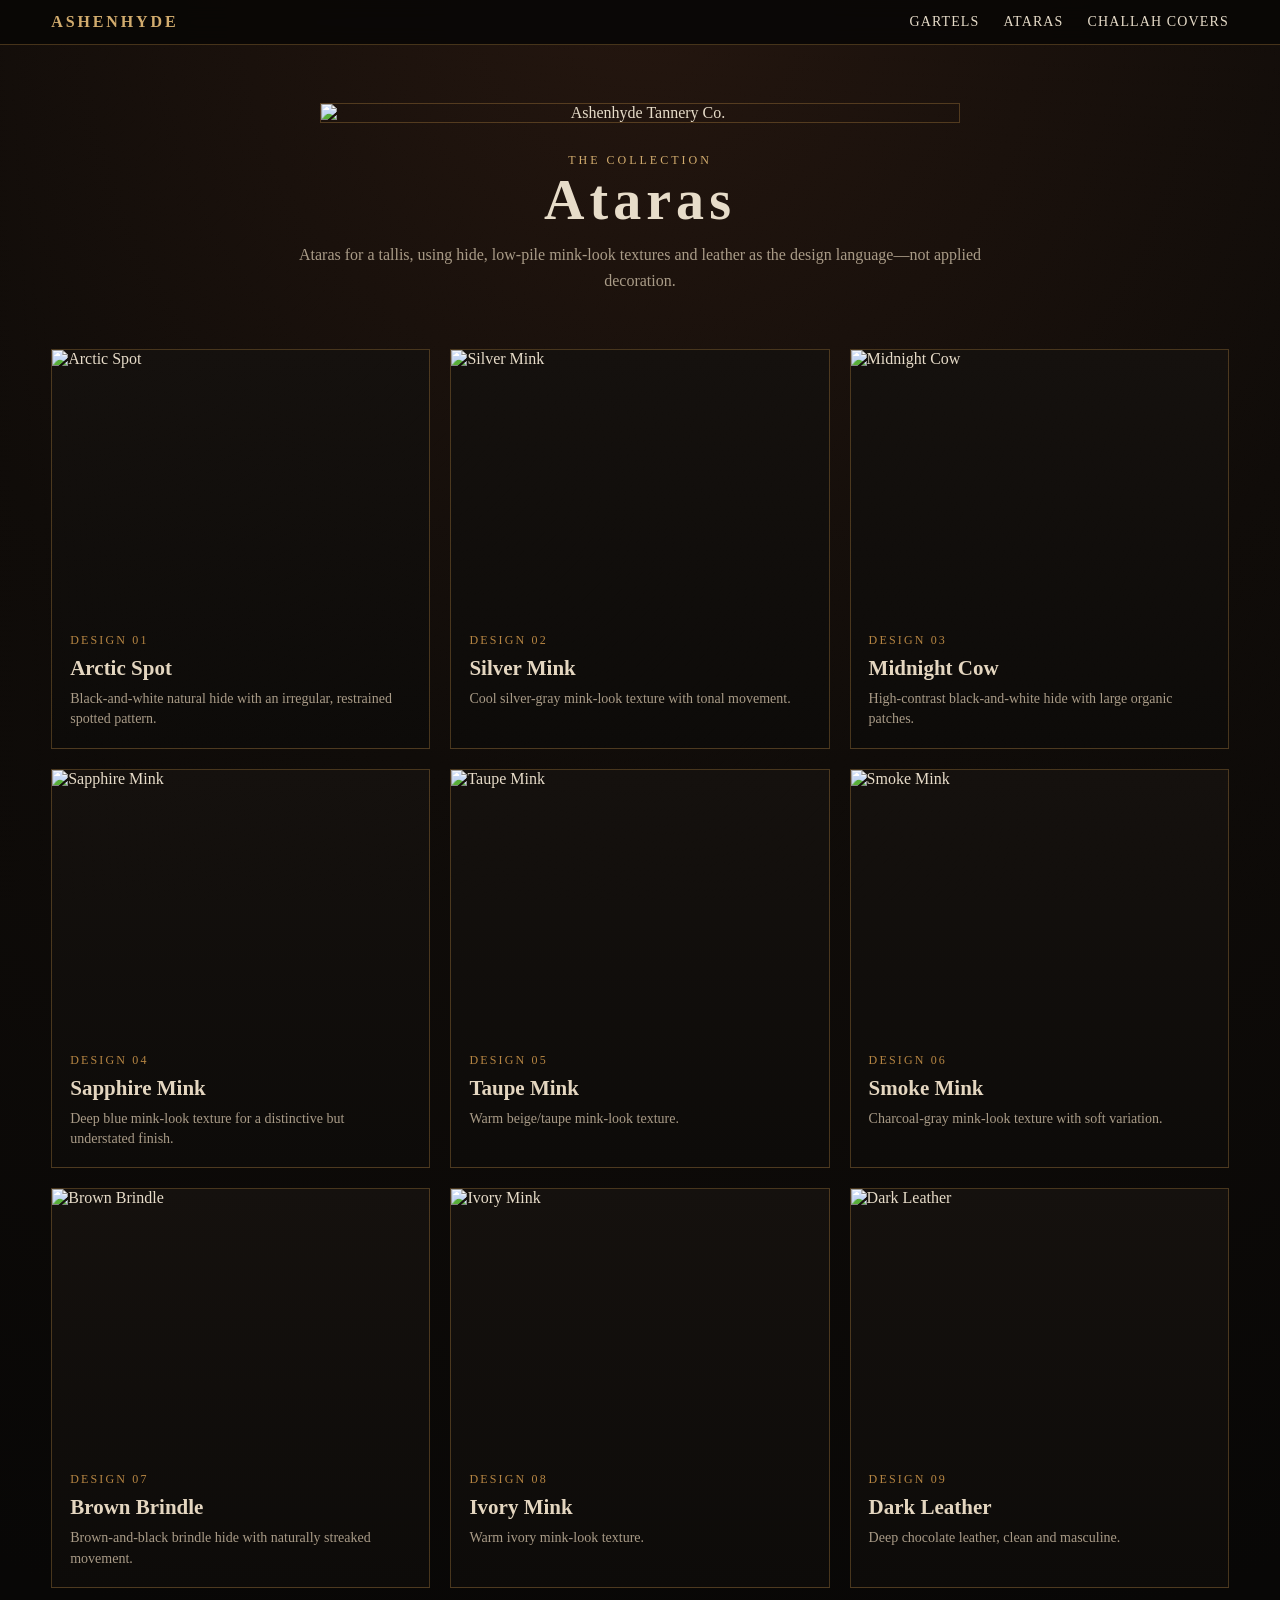
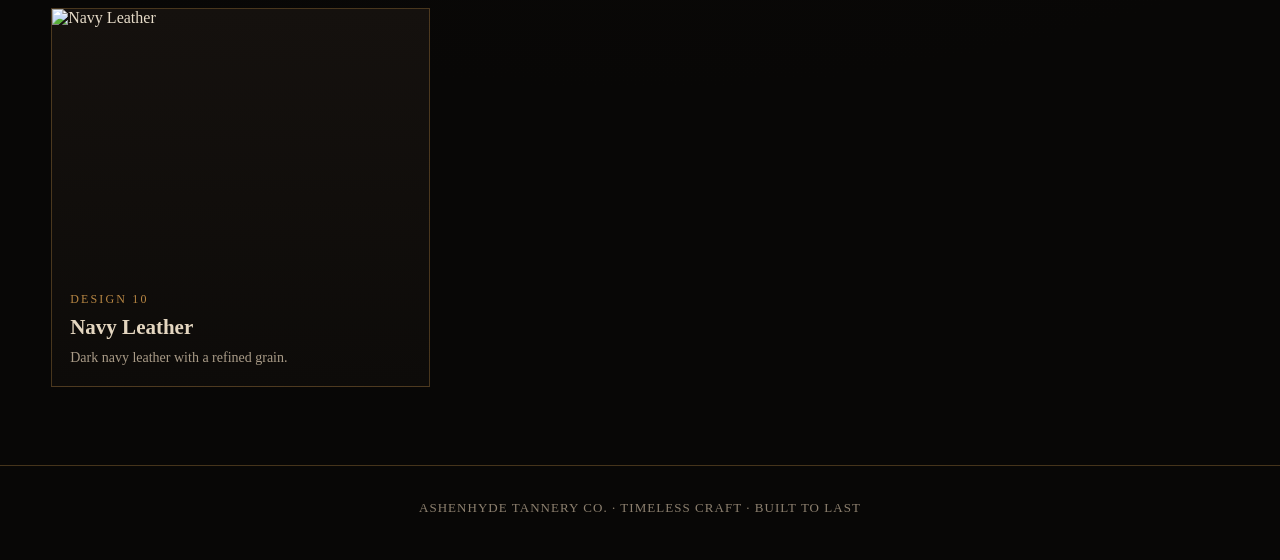
==== ataras.html @ d9a19ca4 "Add files via upload" ====
<!doctype html><html><head><meta charset="utf-8"><meta name="viewport" content="width=device-width,initial-scale=1"><title>Ataras | Ashenhyde Tannery Co.</title><meta name="description" content="Ashenhyde Tannery Co. — distinctive gartels, ataras and challah covers in leather, suede and hide."><link rel="stylesheet" href="styles.css"></head><body><nav class="nav"><div class="shell navin"><a class="brand" href="index.html">ASHENHYDE</a><div class="navlinks"><a href="gartels.html">Gartels</a><a href="ataras.html">Ataras</a><a href="challah-covers.html">Challah Covers</a></div></div></nav><main><section class="pageHero"><div class="shell"><img src="assets/logo.png" alt="Ashenhyde Tannery Co."><div class="eyebrow">The Collection</div><h1>Ataras</h1><p>Ataras for a tallis, using hide, low-pile mink-look textures and leather as the design language—not applied decoration.</p></div></section><section><div class="shell grid"><article class="card" data-title="Arctic Spot" data-desc="Black-and-white natural hide with an irregular, restrained spotted pattern." data-detail="The hide itself is the decoration; no added surface motif." data-img="assets/products/ataras/1.jpg"><img src="assets/products/ataras/1.jpg" alt="Arctic Spot"><div class="pad"><div class="num">DESIGN 01</div><h3>Arctic Spot</h3><p>Black-and-white natural hide with an irregular, restrained spotted pattern.</p></div></article><article class="card" data-title="Silver Mink" data-desc="Cool silver-gray mink-look texture with tonal movement." data-detail="Subtle and formal with a soft, smoky appearance." data-img="assets/products/ataras/2.jpg"><img src="assets/products/ataras/2.jpg" alt="Silver Mink"><div class="pad"><div class="num">DESIGN 02</div><h3>Silver Mink</h3><p>Cool silver-gray mink-look texture with tonal movement.</p></div></article><article class="card" data-title="Midnight Cow" data-desc="High-contrast black-and-white hide with large organic patches." data-detail="Graphic but still natural and respectful." data-img="assets/products/ataras/3.jpg"><img src="assets/products/ataras/3.jpg" alt="Midnight Cow"><div class="pad"><div class="num">DESIGN 03</div><h3>Midnight Cow</h3><p>High-contrast black-and-white hide with large organic patches.</p></div></article><article class="card" data-title="Sapphire Mink" data-desc="Deep blue mink-look texture for a distinctive but understated finish." data-detail="Rich navy-blue tone with natural directional texture." data-img="assets/products/ataras/4.jpg"><img src="assets/products/ataras/4.jpg" alt="Sapphire Mink"><div class="pad"><div class="num">DESIGN 04</div><h3>Sapphire Mink</h3><p>Deep blue mink-look texture for a distinctive but understated finish.</p></div></article><article class="card" data-title="Taupe Mink" data-desc="Warm beige/taupe mink-look texture." data-detail="A neutral option that pairs easily with white and cream tallis fabrics." data-img="assets/products/ataras/5.jpg"><img src="assets/products/ataras/5.jpg" alt="Taupe Mink"><div class="pad"><div class="num">DESIGN 05</div><h3>Taupe Mink</h3><p>Warm beige/taupe mink-look texture.</p></div></article><article class="card" data-title="Smoke Mink" data-desc="Charcoal-gray mink-look texture with soft variation." data-detail="Dark, subtle and easy to wear." data-img="assets/products/ataras/6.jpg"><img src="assets/products/ataras/6.jpg" alt="Smoke Mink"><div class="pad"><div class="num">DESIGN 06</div><h3>Smoke Mink</h3><p>Charcoal-gray mink-look texture with soft variation.</p></div></article><article class="card" data-title="Brown Brindle" data-desc="Brown-and-black brindle hide with naturally streaked movement." data-detail="A rugged old-world tannery feel without an artificial printed pattern." data-img="assets/products/ataras/7.jpg"><img src="assets/products/ataras/7.jpg" alt="Brown Brindle"><div class="pad"><div class="num">DESIGN 07</div><h3>Brown Brindle</h3><p>Brown-and-black brindle hide with naturally streaked movement.</p></div></article><article class="card" data-title="Ivory Mink" data-desc="Warm ivory mink-look texture." data-detail="Soft, quiet and traditional in tone." data-img="assets/products/ataras/8.jpg"><img src="assets/products/ataras/8.jpg" alt="Ivory Mink"><div class="pad"><div class="num">DESIGN 08</div><h3>Ivory Mink</h3><p>Warm ivory mink-look texture.</p></div></article><article class="card" data-title="Dark Leather" data-desc="Deep chocolate leather, clean and masculine." data-detail="Best with subtle embossing or edge work rather than surface graphics." data-img="assets/products/ataras/9.jpg"><img src="assets/products/ataras/9.jpg" alt="Dark Leather"><div class="pad"><div class="num">DESIGN 09</div><h3>Dark Leather</h3><p>Deep chocolate leather, clean and masculine.</p></div></article><article class="card" data-title="Navy Leather" data-desc="Dark navy leather with a refined grain." data-detail="A modern color while still reading formal and traditional." data-img="assets/products/ataras/10.jpg"><img src="assets/products/ataras/10.jpg" alt="Navy Leather"><div class="pad"><div class="num">DESIGN 10</div><h3>Navy Leather</h3><p>Dark navy leather with a refined grain.</p></div></article></div></section></main><div class="modal"><div class="modalbox"><img alt=""><div class="modalcopy"><button class="close">×</button><div class="eyebrow">Ashenhyde Tannery Co.</div><h2></h2><p class="desc"></p><div class="detail"></div></div></div></div><script src="site.js"></script><footer class="footer"><div class="shell">ASHENHYDE TANNERY CO. · TIMELESS CRAFT · BUILT TO LAST</div></footer></body></html>
---- styles.css ----
:root{--ink:#0a0908;--leather:#15100d;--brown:#2a1910;--gold:#b78643;--gold2:#d2ac6e;--cream:#e7dcc9;--muted:#a99b87;--line:rgba(183,134,67,.35)}*{box-sizing:border-box}html{scroll-behavior:smooth}body{margin:0;background:radial-gradient(circle at 50% 0,#24160f 0,#100c09 35%,#080706 75%);color:var(--cream);font-family:Georgia,'Times New Roman',serif}body:before{content:"";position:fixed;inset:0;pointer-events:none;opacity:.16;background-image:repeating-radial-gradient(circle at 0 0,transparent 0,rgba(255,255,255,.03) 1px,transparent 2px,transparent 5px)}a{color:inherit;text-decoration:none}.shell{width:min(1180px,92vw);margin:auto}.nav{position:sticky;top:0;z-index:40;background:rgba(9,7,6,.92);backdrop-filter:blur(10px);border-bottom:1px solid var(--line)}.navin{display:flex;align-items:center;justify-content:space-between;gap:24px;padding:13px 0}.brand{letter-spacing:.18em;font-weight:600;color:var(--gold2)}.navlinks{display:flex;gap:24px;font-size:14px;letter-spacing:.08em;text-transform:uppercase}.navlinks a:hover{color:var(--gold2)}.hero{min-height:72vh;display:grid;place-items:center;padding:70px 0}.heroCard{width:min(1050px,94vw);background:linear-gradient(rgba(8,7,6,.18),rgba(8,7,6,.18)),url('assets/logo.png') center/cover no-repeat;aspect-ratio:3/2;border:1px solid rgba(210,172,110,.5);box-shadow:0 35px 90px rgba(0,0,0,.6);position:relative}.heroOverlay{position:absolute;inset:auto 7% 7%;padding:22px 28px;background:rgba(8,7,6,.74);border:1px solid var(--line);text-align:center}.heroOverlay h1{margin:0 0 8px;font-size:clamp(26px,4vw,54px);letter-spacing:.09em}.eyebrow{text-transform:uppercase;letter-spacing:.25em;color:var(--gold2);font-size:12px}.heroOverlay p{margin:8px auto 0;max-width:720px;color:#d6c9b7;line-height:1.65}.section{padding:72px 0}.sectionHead{text-align:center;margin-bottom:34px}.sectionHead h2{font-size:clamp(30px,4vw,48px);letter-spacing:.07em;margin:8px 0}.sectionHead p{color:var(--muted);max-width:680px;margin:auto;line-height:1.6}.collections{display:grid;grid-template-columns:repeat(3,1fr);gap:22px}.collection{background:#100d0b;border:1px solid var(--line);min-height:390px;position:relative;overflow:hidden;box-shadow:0 18px 45px rgba(0,0,0,.35)}.collection img{width:100%;height:270px;object-fit:cover;display:block;filter:saturate(.85) contrast(1.05)}.collection .copy{padding:22px}.collection h3{margin:0 0 8px;font-size:24px;letter-spacing:.06em;color:var(--gold2)}.collection p{margin:0;color:#b9ab99;line-height:1.5}.btn{display:inline-block;margin-top:16px;border:1px solid var(--gold);padding:11px 18px;text-transform:uppercase;letter-spacing:.12em;font-size:12px;color:var(--gold2)}.btn:hover{background:var(--gold);color:#120d09}.pageHero{padding:58px 0 28px;text-align:center}.pageHero img{width:min(640px,90vw);border:1px solid var(--line);display:block;margin:0 auto 30px}.pageHero h1{font-size:clamp(34px,5vw,56px);margin:0 0 10px;letter-spacing:.09em}.pageHero p{color:var(--muted);max-width:700px;margin:auto;line-height:1.6}.grid{display:grid;grid-template-columns:repeat(3,1fr);gap:20px;padding:28px 0 78px}.card{background:linear-gradient(180deg,#15110e,#0d0b09);border:1px solid var(--line);overflow:hidden;cursor:pointer;transition:.2s transform,.2s border-color}.card:hover{transform:translateY(-4px);border-color:var(--gold)}.card img{width:100%;height:265px;object-fit:cover;display:block}.card .pad{padding:18px}.num{font-size:12px;color:var(--gold);letter-spacing:.18em}.card h3{margin:8px 0 8px;font-size:21px;color:#e4d6c0}.card p{margin:0;color:#a99b87;line-height:1.45;font-size:14px}.footer{border-top:1px solid var(--line);padding:34px 0 44px;color:#8d806f;text-align:center;font-size:13px;letter-spacing:.08em}.modal{position:fixed;inset:0;background:rgba(0,0,0,.86);z-index:100;display:none;align-items:center;justify-content:center;padding:24px}.modal.open{display:flex}.modalbox{width:min(1050px,96vw);max-height:92vh;overflow:auto;background:#0f0c0a;border:1px solid var(--gold);display:grid;grid-template-columns:1.15fr .85fr;box-shadow:0 30px 100px #000}.modalbox img{width:100%;height:100%;max-height:85vh;object-fit:contain;background:#050403}.modalcopy{padding:34px}.modalcopy h2{color:var(--gold2);font-size:34px;margin:8px 0 12px}.modalcopy p{color:#c0b29e;line-height:1.7}.close{float:right;background:none;border:1px solid var(--line);color:var(--cream);font-size:20px;width:38px;height:38px;cursor:pointer}.detail{border-top:1px solid var(--line);margin-top:20px;padding-top:16px;color:#9d8e7a;font-size:14px}@media(max-width:800px){.collections,.grid{grid-template-columns:1fr}.navlinks{gap:12px;font-size:11px}.hero{min-height:58vh}.heroCard{aspect-ratio:1/1}.heroOverlay{inset:auto 4% 4%;padding:16px}.modalbox{grid-template-columns:1fr}.card img{height:auto}}
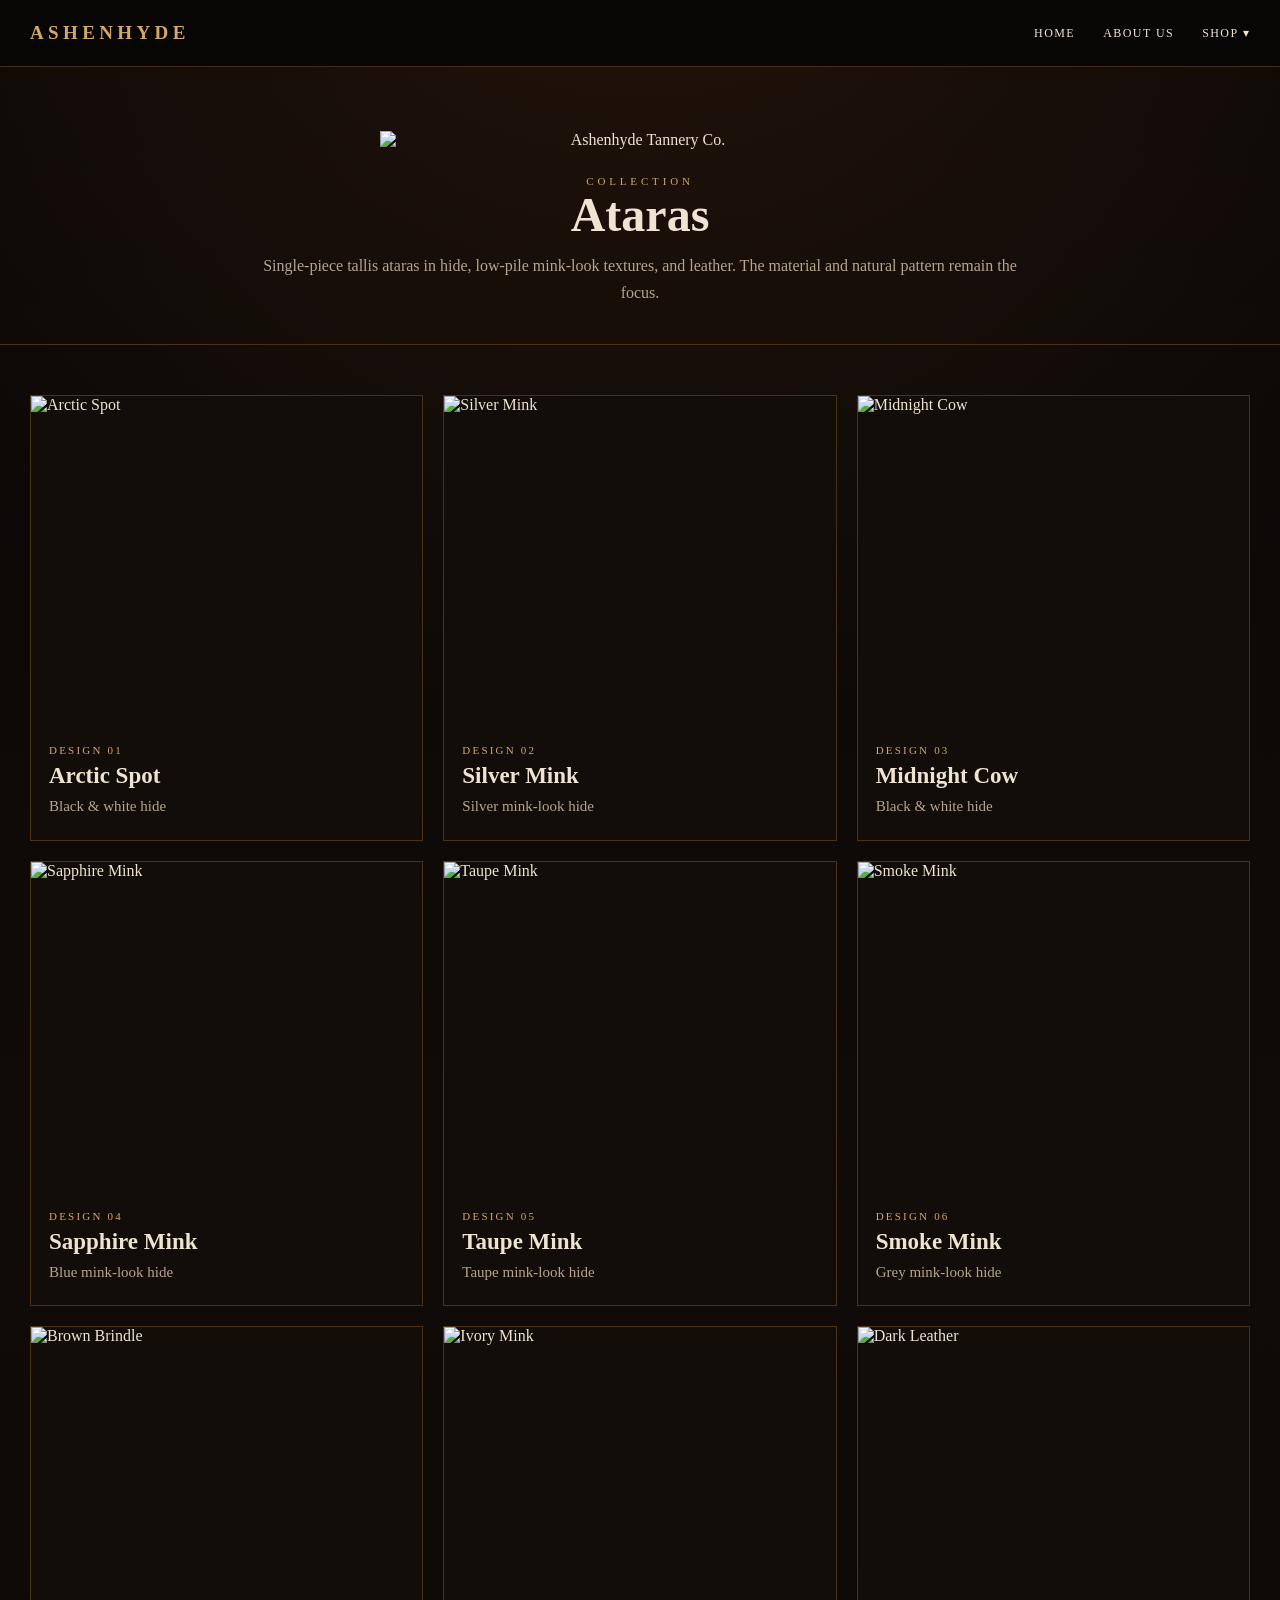
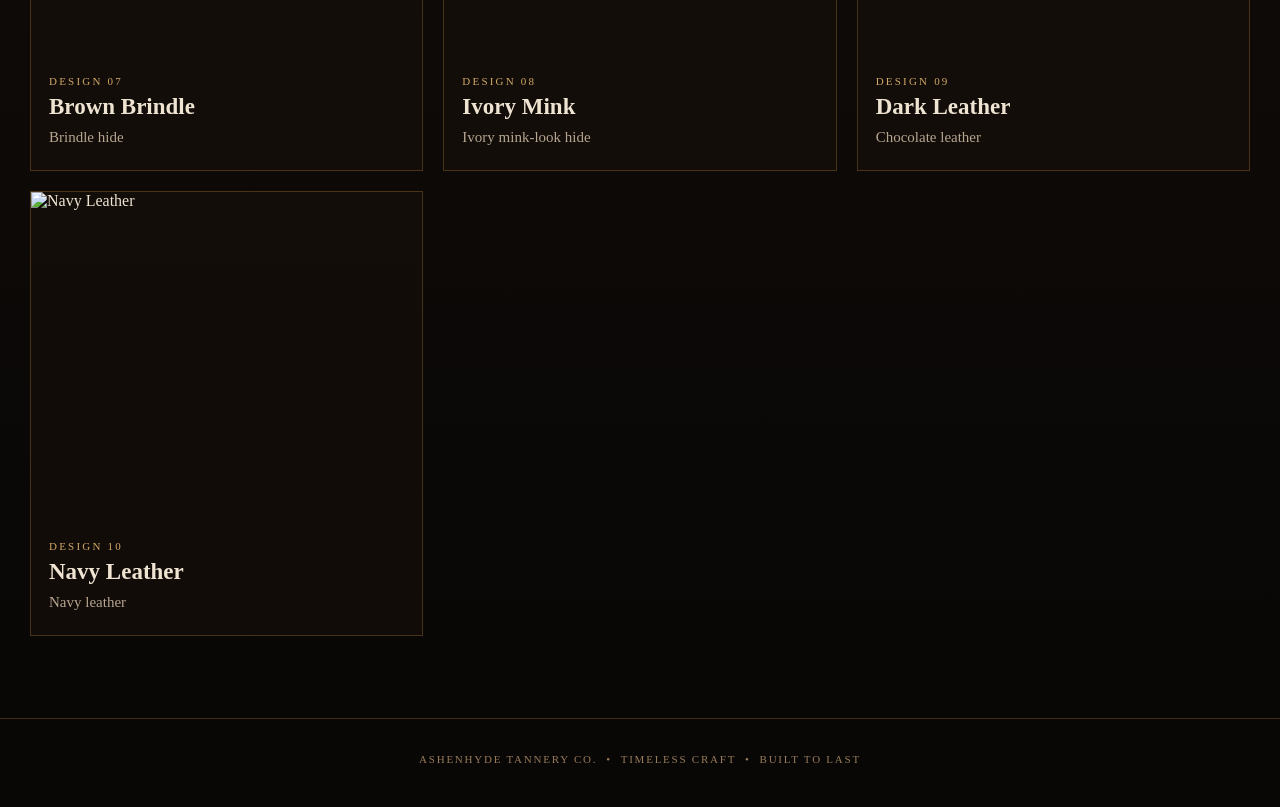
==== commit 60ce9a18: "Add files via upload" ====
--- a/ataras.html
+++ b/ataras.html
@@ -1 +1,39 @@
-<!doctype html><html><head><meta charset="utf-8"><meta name="viewport" content="width=device-width,initial-scale=1"><title>Ataras | Ashenhyde Tannery Co.</title><meta name="description" content="Ashenhyde Tannery Co. — distinctive gartels, ataras and challah covers in leather, suede and hide."><link rel="stylesheet" href="styles.css"></head><body><nav class="nav"><div class="shell navin"><a class="brand" href="index.html">ASHENHYDE</a><div class="navlinks"><a href="gartels.html">Gartels</a><a href="ataras.html">Ataras</a><a href="challah-covers.html">Challah Covers</a></div></div></nav><main><section class="pageHero"><div class="shell"><img src="assets/logo.png" alt="Ashenhyde Tannery Co."><div class="eyebrow">The Collection</div><h1>Ataras</h1><p>Ataras for a tallis, using hide, low-pile mink-look textures and leather as the design language—not applied decoration.</p></div></section><section><div class="shell grid"><article class="card" data-title="Arctic Spot" data-desc="Black-and-white natural hide with an irregular, restrained spotted pattern." data-detail="The hide itself is the decoration; no added surface motif." data-img="assets/products/ataras/1.jpg"><img src="assets/products/ataras/1.jpg" alt="Arctic Spot"><div class="pad"><div class="num">DESIGN 01</div><h3>Arctic Spot</h3><p>Black-and-white natural hide with an irregular, restrained spotted pattern.</p></div></article><article class="card" data-title="Silver Mink" data-desc="Cool silver-gray mink-look texture with tonal movement." data-detail="Subtle and formal with a soft, smoky appearance." data-img="assets/products/ataras/2.jpg"><img src="assets/products/ataras/2.jpg" alt="Silver Mink"><div class="pad"><div class="num">DESIGN 02</div><h3>Silver Mink</h3><p>Cool silver-gray mink-look texture with tonal movement.</p></div></article><article class="card" data-title="Midnight Cow" data-desc="High-contrast black-and-white hide with large organic patches." data-detail="Graphic but still natural and respectful." data-img="assets/products/ataras/3.jpg"><img src="assets/products/ataras/3.jpg" alt="Midnight Cow"><div class="pad"><div class="num">DESIGN 03</div><h3>Midnight Cow</h3><p>High-contrast black-and-white hide with large organic patches.</p></div></article><article class="card" data-title="Sapphire Mink" data-desc="Deep blue mink-look texture for a distinctive but understated finish." data-detail="Rich navy-blue tone with natural directional texture." data-img="assets/products/ataras/4.jpg"><img src="assets/products/ataras/4.jpg" alt="Sapphire Mink"><div class="pad"><div class="num">DESIGN 04</div><h3>Sapphire Mink</h3><p>Deep blue mink-look texture for a distinctive but understated finish.</p></div></article><article class="card" data-title="Taupe Mink" data-desc="Warm beige/taupe mink-look texture." data-detail="A neutral option that pairs easily with white and cream tallis fabrics." data-img="assets/products/ataras/5.jpg"><img src="assets/products/ataras/5.jpg" alt="Taupe Mink"><div class="pad"><div class="num">DESIGN 05</div><h3>Taupe Mink</h3><p>Warm beige/taupe mink-look texture.</p></div></article><article class="card" data-title="Smoke Mink" data-desc="Charcoal-gray mink-look texture with soft variation." data-detail="Dark, subtle and easy to wear." data-img="assets/products/ataras/6.jpg"><img src="assets/products/ataras/6.jpg" alt="Smoke Mink"><div class="pad"><div class="num">DESIGN 06</div><h3>Smoke Mink</h3><p>Charcoal-gray mink-look texture with soft variation.</p></div></article><article class="card" data-title="Brown Brindle" data-desc="Brown-and-black brindle hide with naturally streaked movement." data-detail="A rugged old-world tannery feel without an artificial printed pattern." data-img="assets/products/ataras/7.jpg"><img src="assets/products/ataras/7.jpg" alt="Brown Brindle"><div class="pad"><div class="num">DESIGN 07</div><h3>Brown Brindle</h3><p>Brown-and-black brindle hide with naturally streaked movement.</p></div></article><article class="card" data-title="Ivory Mink" data-desc="Warm ivory mink-look texture." data-detail="Soft, quiet and traditional in tone." data-img="assets/products/ataras/8.jpg"><img src="assets/products/ataras/8.jpg" alt="Ivory Mink"><div class="pad"><div class="num">DESIGN 08</div><h3>Ivory Mink</h3><p>Warm ivory mink-look texture.</p></div></article><article class="card" data-title="Dark Leather" data-desc="Deep chocolate leather, clean and masculine." data-detail="Best with subtle embossing or edge work rather than surface graphics." data-img="assets/products/ataras/9.jpg"><img src="assets/products/ataras/9.jpg" alt="Dark Leather"><div class="pad"><div class="num">DESIGN 09</div><h3>Dark Leather</h3><p>Deep chocolate leather, clean and masculine.</p></div></article><article class="card" data-title="Navy Leather" data-desc="Dark navy leather with a refined grain." data-detail="A modern color while still reading formal and traditional." data-img="assets/products/ataras/10.jpg"><img src="assets/products/ataras/10.jpg" alt="Navy Leather"><div class="pad"><div class="num">DESIGN 10</div><h3>Navy Leather</h3><p>Dark navy leather with a refined grain.</p></div></article></div></section></main><div class="modal"><div class="modalbox"><img alt=""><div class="modalcopy"><button class="close">×</button><div class="eyebrow">Ashenhyde Tannery Co.</div><h2></h2><p class="desc"></p><div class="detail"></div></div></div></div><script src="site.js"></script><footer class="footer"><div class="shell">ASHENHYDE TANNERY CO. · TIMELESS CRAFT · BUILT TO LAST</div></footer></body></html>+<!doctype html><html><head><meta charset="utf-8"><meta name="viewport" content="width=device-width,initial-scale=1">
+<title>Ataras | Ashenhyde</title><link rel="stylesheet" href="styles.css"></head><body>
+<header class="topbar"><div class="shell nav">
+<a class="brand-mini" href="index.html">ASHENHYDE</a>
+<nav class="nav-right">
+<a class="navlink" href="index.html">Home</a>
+<a class="navlink" href="index.html#about">About Us</a>
+<div class="dropdown">
+<button class="dropbtn">Shop ▾</button>
+<div class="dropdown-menu">
+<a href="gartels.html">Gartels</a>
+<a href="ataras.html">Ataras</a>
+<a href="challah-covers.html">Challah Covers</a>
+</div></div>
+</nav></div></header>
+<section class="page-hero"><div class="shell"><img class="logo-small" src="assets/logo.png" alt="Ashenhyde Tannery Co."><div class="eyebrow">Collection</div><h1>Ataras</h1><p>Single-piece tallis ataras in hide, low-pile mink-look textures, and leather. The material and natural pattern remain the focus.</p></div></section>
+<main class="shell"><section class="grid"><article class="product" data-image="assets/products/ataras/1.jpg" data-title="Arctic Spot" data-material="Black & white hide" data-desc="A natural ivory hide with irregular dark markings. The hide itself supplies the visual pattern.">
+<img src="assets/products/ataras/1.jpg" alt="Arctic Spot">
+<div class="product-copy"><div class="num">Design 01</div><h3>Arctic Spot</h3><p>Black & white hide</p></div></article><article class="product" data-image="assets/products/ataras/2.jpg" data-title="Silver Mink" data-material="Silver mink-look hide" data-desc="A cool grey, low-pile hide with subtle tonal movement and a restrained finish.">
+<img src="assets/products/ataras/2.jpg" alt="Silver Mink">
+<div class="product-copy"><div class="num">Design 02</div><h3>Silver Mink</h3><p>Silver mink-look hide</p></div></article><article class="product" data-image="assets/products/ataras/3.jpg" data-title="Midnight Cow" data-material="Black & white hide" data-desc="A bolder black-and-white natural hide pattern with strong contrast and a traditional white border.">
+<img src="assets/products/ataras/3.jpg" alt="Midnight Cow">
+<div class="product-copy"><div class="num">Design 03</div><h3>Midnight Cow</h3><p>Black & white hide</p></div></article><article class="product" data-image="assets/products/ataras/4.jpg" data-title="Sapphire Mink" data-material="Blue mink-look hide" data-desc="Deep muted blue with short, controlled texture rather than a long fur appearance.">
+<img src="assets/products/ataras/4.jpg" alt="Sapphire Mink">
+<div class="product-copy"><div class="num">Design 04</div><h3>Sapphire Mink</h3><p>Blue mink-look hide</p></div></article><article class="product" data-image="assets/products/ataras/5.jpg" data-title="Taupe Mink" data-material="Taupe mink-look hide" data-desc="Warm taupe with natural tonal variation and a soft, understated finish.">
+<img src="assets/products/ataras/5.jpg" alt="Taupe Mink">
+<div class="product-copy"><div class="num">Design 05</div><h3>Taupe Mink</h3><p>Taupe mink-look hide</p></div></article><article class="product" data-image="assets/products/ataras/6.jpg" data-title="Smoke Mink" data-material="Grey mink-look hide" data-desc="Smoky charcoal-grey texture with slight movement through the surface.">
+<img src="assets/products/ataras/6.jpg" alt="Smoke Mink">
+<div class="product-copy"><div class="num">Design 06</div><h3>Smoke Mink</h3><p>Grey mink-look hide</p></div></article><article class="product" data-image="assets/products/ataras/7.jpg" data-title="Brown Brindle" data-material="Brindle hide" data-desc="Natural dark brown and black brindle striping for a rich, masculine hide pattern.">
+<img src="assets/products/ataras/7.jpg" alt="Brown Brindle">
+<div class="product-copy"><div class="num">Design 07</div><h3>Brown Brindle</h3><p>Brindle hide</p></div></article><article class="product" data-image="assets/products/ataras/8.jpg" data-title="Ivory Mink" data-material="Ivory mink-look hide" data-desc="Cream and ivory tonal texture for a lighter, refined option.">
+<img src="assets/products/ataras/8.jpg" alt="Ivory Mink">
+<div class="product-copy"><div class="num">Design 08</div><h3>Ivory Mink</h3><p>Ivory mink-look hide</p></div></article><article class="product" data-image="assets/products/ataras/9.jpg" data-title="Dark Leather" data-material="Chocolate leather" data-desc="Deep brown leather, clean and understated, with the material itself providing the finish.">
+<img src="assets/products/ataras/9.jpg" alt="Dark Leather">
+<div class="product-copy"><div class="num">Design 09</div><h3>Dark Leather</h3><p>Chocolate leather</p></div></article><article class="product" data-image="assets/products/ataras/10.jpg" data-title="Navy Leather" data-material="Navy leather" data-desc="Very dark navy leather that reads almost black from a distance with subtle blue character up close.">
+<img src="assets/products/ataras/10.jpg" alt="Navy Leather">
+<div class="product-copy"><div class="num">Design 10</div><h3>Navy Leather</h3><p>Navy leather</p></div></article></section></main>
+<div class="modal"><div class="modal-card"><img class="modal-image" src="" alt=""><div class="modal-info"><button class="close">×</button><div class="eyebrow modal-material"></div><h2 class="modal-title"></h2><div class="detail-rule"></div><p class="modal-desc"></p><div class="detail-list">Ashenhyde Tannery Co.<br>Concept collection • No online checkout</div></div></div></div>
+<footer><div class="shell">Ashenhyde Tannery Co. &nbsp;•&nbsp; Timeless craft &nbsp;•&nbsp; Built to last</div></footer><script src="site.js"></script></body></html>
--- a/styles.css
+++ b/styles.css
@@ -1 +1,147 @@
-:root{--ink:#0a0908;--leather:#15100d;--brown:#2a1910;--gold:#b78643;--gold2:#d2ac6e;--cream:#e7dcc9;--muted:#a99b87;--line:rgba(183,134,67,.35)}*{box-sizing:border-box}html{scroll-behavior:smooth}body{margin:0;background:radial-gradient(circle at 50% 0,#24160f 0,#100c09 35%,#080706 75%);color:var(--cream);font-family:Georgia,'Times New Roman',serif}body:before{content:"";position:fixed;inset:0;pointer-events:none;opacity:.16;background-image:repeating-radial-gradient(circle at 0 0,transparent 0,rgba(255,255,255,.03) 1px,transparent 2px,transparent 5px)}a{color:inherit;text-decoration:none}.shell{width:min(1180px,92vw);margin:auto}.nav{position:sticky;top:0;z-index:40;background:rgba(9,7,6,.92);backdrop-filter:blur(10px);border-bottom:1px solid var(--line)}.navin{display:flex;align-items:center;justify-content:space-between;gap:24px;padding:13px 0}.brand{letter-spacing:.18em;font-weight:600;color:var(--gold2)}.navlinks{display:flex;gap:24px;font-size:14px;letter-spacing:.08em;text-transform:uppercase}.navlinks a:hover{color:var(--gold2)}.hero{min-height:72vh;display:grid;place-items:center;padding:70px 0}.heroCard{width:min(1050px,94vw);background:linear-gradient(rgba(8,7,6,.18),rgba(8,7,6,.18)),url('assets/logo.png') center/cover no-repeat;aspect-ratio:3/2;border:1px solid rgba(210,172,110,.5);box-shadow:0 35px 90px rgba(0,0,0,.6);position:relative}.heroOverlay{position:absolute;inset:auto 7% 7%;padding:22px 28px;background:rgba(8,7,6,.74);border:1px solid var(--line);text-align:center}.heroOverlay h1{margin:0 0 8px;font-size:clamp(26px,4vw,54px);letter-spacing:.09em}.eyebrow{text-transform:uppercase;letter-spacing:.25em;color:var(--gold2);font-size:12px}.heroOverlay p{margin:8px auto 0;max-width:720px;color:#d6c9b7;line-height:1.65}.section{padding:72px 0}.sectionHead{text-align:center;margin-bottom:34px}.sectionHead h2{font-size:clamp(30px,4vw,48px);letter-spacing:.07em;margin:8px 0}.sectionHead p{color:var(--muted);max-width:680px;margin:auto;line-height:1.6}.collections{display:grid;grid-template-columns:repeat(3,1fr);gap:22px}.collection{background:#100d0b;border:1px solid var(--line);min-height:390px;position:relative;overflow:hidden;box-shadow:0 18px 45px rgba(0,0,0,.35)}.collection img{width:100%;height:270px;object-fit:cover;display:block;filter:saturate(.85) contrast(1.05)}.collection .copy{padding:22px}.collection h3{margin:0 0 8px;font-size:24px;letter-spacing:.06em;color:var(--gold2)}.collection p{margin:0;color:#b9ab99;line-height:1.5}.btn{display:inline-block;margin-top:16px;border:1px solid var(--gold);padding:11px 18px;text-transform:uppercase;letter-spacing:.12em;font-size:12px;color:var(--gold2)}.btn:hover{background:var(--gold);color:#120d09}.pageHero{padding:58px 0 28px;text-align:center}.pageHero img{width:min(640px,90vw);border:1px solid var(--line);display:block;margin:0 auto 30px}.pageHero h1{font-size:clamp(34px,5vw,56px);margin:0 0 10px;letter-spacing:.09em}.pageHero p{color:var(--muted);max-width:700px;margin:auto;line-height:1.6}.grid{display:grid;grid-template-columns:repeat(3,1fr);gap:20px;padding:28px 0 78px}.card{background:linear-gradient(180deg,#15110e,#0d0b09);border:1px solid var(--line);overflow:hidden;cursor:pointer;transition:.2s transform,.2s border-color}.card:hover{transform:translateY(-4px);border-color:var(--gold)}.card img{width:100%;height:265px;object-fit:cover;display:block}.card .pad{padding:18px}.num{font-size:12px;color:var(--gold);letter-spacing:.18em}.card h3{margin:8px 0 8px;font-size:21px;color:#e4d6c0}.card p{margin:0;color:#a99b87;line-height:1.45;font-size:14px}.footer{border-top:1px solid var(--line);padding:34px 0 44px;color:#8d806f;text-align:center;font-size:13px;letter-spacing:.08em}.modal{position:fixed;inset:0;background:rgba(0,0,0,.86);z-index:100;display:none;align-items:center;justify-content:center;padding:24px}.modal.open{display:flex}.modalbox{width:min(1050px,96vw);max-height:92vh;overflow:auto;background:#0f0c0a;border:1px solid var(--gold);display:grid;grid-template-columns:1.15fr .85fr;box-shadow:0 30px 100px #000}.modalbox img{width:100%;height:100%;max-height:85vh;object-fit:contain;background:#050403}.modalcopy{padding:34px}.modalcopy h2{color:var(--gold2);font-size:34px;margin:8px 0 12px}.modalcopy p{color:#c0b29e;line-height:1.7}.close{float:right;background:none;border:1px solid var(--line);color:var(--cream);font-size:20px;width:38px;height:38px;cursor:pointer}.detail{border-top:1px solid var(--line);margin-top:20px;padding-top:16px;color:#9d8e7a;font-size:14px}@media(max-width:800px){.collections,.grid{grid-template-columns:1fr}.navlinks{gap:12px;font-size:11px}.hero{min-height:58vh}.heroCard{aspect-ratio:1/1}.heroOverlay{inset:auto 4% 4%;padding:16px}.modalbox{grid-template-columns:1fr}.card img{height:auto}}
+
+:root{
+  --black:#080706;
+  --black2:#0e0a08;
+  --espresso:#1b110c;
+  --gold:#b37a36;
+  --gold2:#d3a967;
+  --cream:#efe3d2;
+  --muted:#b6a590;
+  --line:rgba(179,122,54,.35);
+  --panel:rgba(19,13,9,.94);
+}
+*{box-sizing:border-box}
+html{scroll-behavior:smooth}
+body{
+  margin:0;color:var(--cream);font-family:Georgia,"Times New Roman",serif;
+  background:
+    radial-gradient(circle at 50% -10%,rgba(96,49,22,.34),transparent 36%),
+    linear-gradient(180deg,#090706,#100b08 50%,#080706);
+  min-height:100vh;
+}
+a{color:inherit;text-decoration:none}
+img{display:block;max-width:100%}
+.shell{width:min(1220px,calc(100% - 40px));margin:auto}
+
+/* NAV */
+.topbar{
+  position:sticky;top:0;z-index:50;background:rgba(8,7,6,.95);
+  border-bottom:1px solid var(--line);backdrop-filter:blur(12px)
+}
+.nav{height:66px;display:flex;align-items:center;justify-content:space-between}
+.brand-mini{font-size:19px;letter-spacing:.23em;color:var(--gold2);font-weight:bold}
+.nav-right{display:flex;align-items:center;gap:28px}
+.navlink,.dropbtn{
+  background:none;border:0;color:var(--cream);font:inherit;cursor:pointer;
+  text-transform:uppercase;letter-spacing:.12em;font-size:12px;padding:23px 0
+}
+.navlink:hover,.dropbtn:hover{color:var(--gold2)}
+.dropdown{position:relative}
+.dropdown-menu{
+  position:absolute;right:0;top:57px;min-width:240px;background:#100b08;
+  border:1px solid var(--line);box-shadow:0 20px 55px rgba(0,0,0,.55);
+  opacity:0;visibility:hidden;transform:translateY(-8px);transition:.18s ease
+}
+.dropdown:hover .dropdown-menu,.dropdown:focus-within .dropdown-menu{
+  opacity:1;visibility:visible;transform:translateY(0)
+}
+.dropdown-menu a{
+  display:block;padding:16px 18px;border-bottom:1px solid rgba(179,122,54,.15);
+  font-size:13px;text-transform:uppercase;letter-spacing:.1em
+}
+.dropdown-menu a:hover{background:#1d120c;color:var(--gold2)}
+
+/* HERO */
+.hero{
+  min-height:76vh;display:flex;align-items:center;justify-content:center;
+  padding:64px 20px 52px;text-align:center
+}
+.hero-inner{width:min(1020px,100%)}
+.hero-logo{width:min(960px,98%);margin:0 auto;filter:drop-shadow(0 24px 48px rgba(0,0,0,.5))}
+.hero-kicker{margin-top:24px;color:var(--gold2);letter-spacing:.38em;text-transform:uppercase;font-size:12px}
+.hero-copy{max-width:760px;margin:17px auto 0;color:#cbbba7;line-height:1.78;font-size:18px}
+.btn{
+  display:inline-block;margin-top:28px;padding:14px 24px;border:1px solid var(--gold);
+  color:var(--gold2);text-transform:uppercase;letter-spacing:.14em;font-size:12px
+}
+.btn:hover{background:var(--gold);color:#100b08}
+
+/* SECTIONS */
+.section{padding:76px 0}
+.section.alt{background:rgba(0,0,0,.15);border-top:1px solid rgba(179,122,54,.12);border-bottom:1px solid rgba(179,122,54,.12)}
+.section-head{text-align:center;margin-bottom:38px}
+.eyebrow{color:var(--gold2);font-size:11px;letter-spacing:.35em;text-transform:uppercase}
+h1,h2,h3{font-weight:600}
+.section h2{font-size:44px;margin:10px 0 12px}
+.section-head p{max-width:740px;margin:0 auto;color:var(--muted);font-size:17px;line-height:1.7}
+
+/* ABOUT */
+.about-grid{display:grid;grid-template-columns:1.05fr .95fr;gap:44px;align-items:center}
+.about-copy h2{font-size:44px;margin:8px 0 16px}
+.about-copy p{color:#c6b6a2;line-height:1.8;font-size:17px}
+.about-panel{
+  min-height:380px;border:1px solid var(--line);padding:28px;display:flex;align-items:flex-end;
+  background:
+    linear-gradient(180deg,rgba(0,0,0,.05),rgba(0,0,0,.65)),
+    url('assets/products/challah/3.jpg') center/cover no-repeat;
+  box-shadow:inset 0 0 0 8px rgba(0,0,0,.12)
+}
+.about-quote{
+  background:rgba(10,7,5,.83);border:1px solid var(--line);padding:24px;
+  color:var(--cream);font-size:22px;line-height:1.5
+}
+
+/* COLLECTIONS */
+.collections{display:grid;grid-template-columns:repeat(3,1fr);gap:24px}
+.collection-card{
+  border:1px solid var(--line);background:linear-gradient(180deg,#140d09,#0d0907);
+  overflow:hidden;transition:.2s ease
+}
+.collection-card:hover{transform:translateY(-5px);border-color:rgba(211,169,103,.72)}
+.collection-card img{width:100%;height:355px;object-fit:cover}
+.collection-body{padding:23px}
+.collection-body h3{font-size:28px;margin:0 0 8px;color:var(--gold2)}
+.collection-body p{margin:0 0 18px;color:#c2b19c;line-height:1.6}
+.collection-link{font-size:12px;letter-spacing:.18em;text-transform:uppercase;color:var(--gold2)}
+
+/* PAGE HERO */
+.page-hero{text-align:center;padding:64px 0 38px;border-bottom:1px solid var(--line)}
+.page-hero .logo-small{width:min(520px,88%);margin:0 auto 26px}
+.page-hero h1{font-size:48px;margin:0 0 10px}
+.page-hero p{max-width:760px;margin:auto;color:var(--muted);line-height:1.7}
+
+/* PRODUCTS */
+.grid{display:grid;grid-template-columns:repeat(3,1fr);gap:20px;padding:50px 0 82px}
+.product{
+  cursor:pointer;background:var(--panel);border:1px solid var(--line);overflow:hidden;transition:.2s ease
+}
+.product:hover{transform:translateY(-4px);border-color:rgba(211,169,103,.72)}
+.product img{width:100%;height:330px;object-fit:cover}
+.product-copy{padding:18px 18px 21px}
+.num{font-size:11px;color:var(--gold2);letter-spacing:.2em;text-transform:uppercase}
+.product h3{font-size:23px;margin:7px 0 6px}
+.product p{color:var(--muted);line-height:1.55;margin:0;font-size:15px}
+
+/* MODAL */
+.modal{position:fixed;inset:0;background:rgba(0,0,0,.86);display:none;align-items:center;justify-content:center;padding:25px;z-index:80}
+.modal.open{display:flex}
+.modal-card{max-width:980px;width:100%;display:grid;grid-template-columns:1.15fr .85fr;background:#0f0a08;border:1px solid rgba(211,169,103,.55);box-shadow:0 25px 80px #000}
+.modal-card img{width:100%;height:620px;object-fit:cover}
+.modal-info{padding:42px;position:relative}
+.close{position:absolute;top:18px;right:18px;background:none;border:0;color:var(--cream);font-size:30px;cursor:pointer}
+.modal-info h2{font-size:38px;margin:36px 0 12px}
+.modal-info p{color:#c9baa7;line-height:1.75}
+.detail-rule{width:70px;border-top:1px solid var(--gold);margin:24px 0}
+.detail-list{color:var(--muted);line-height:1.9}
+
+footer{border-top:1px solid var(--line);padding:34px 0 42px;text-align:center;color:#987b59;letter-spacing:.16em;text-transform:uppercase;font-size:11px}
+
+@media(max-width:860px){
+  .shell{width:min(100% - 24px,1220px)}
+  .nav{height:58px}.brand-mini{font-size:14px}.nav-right{gap:17px}.navlink,.dropbtn{font-size:10px}
+  .hero{min-height:62vh;padding-top:46px}.hero-copy{font-size:16px}
+  .about-grid,.collections,.grid{grid-template-columns:1fr}
+  .collection-card img,.product img{height:auto;max-height:440px}
+  .section h2,.about-copy h2{font-size:34px}.page-hero h1{font-size:38px}
+  .modal-card{grid-template-columns:1fr;max-height:90vh;overflow:auto}.modal-card img{height:auto}
+}
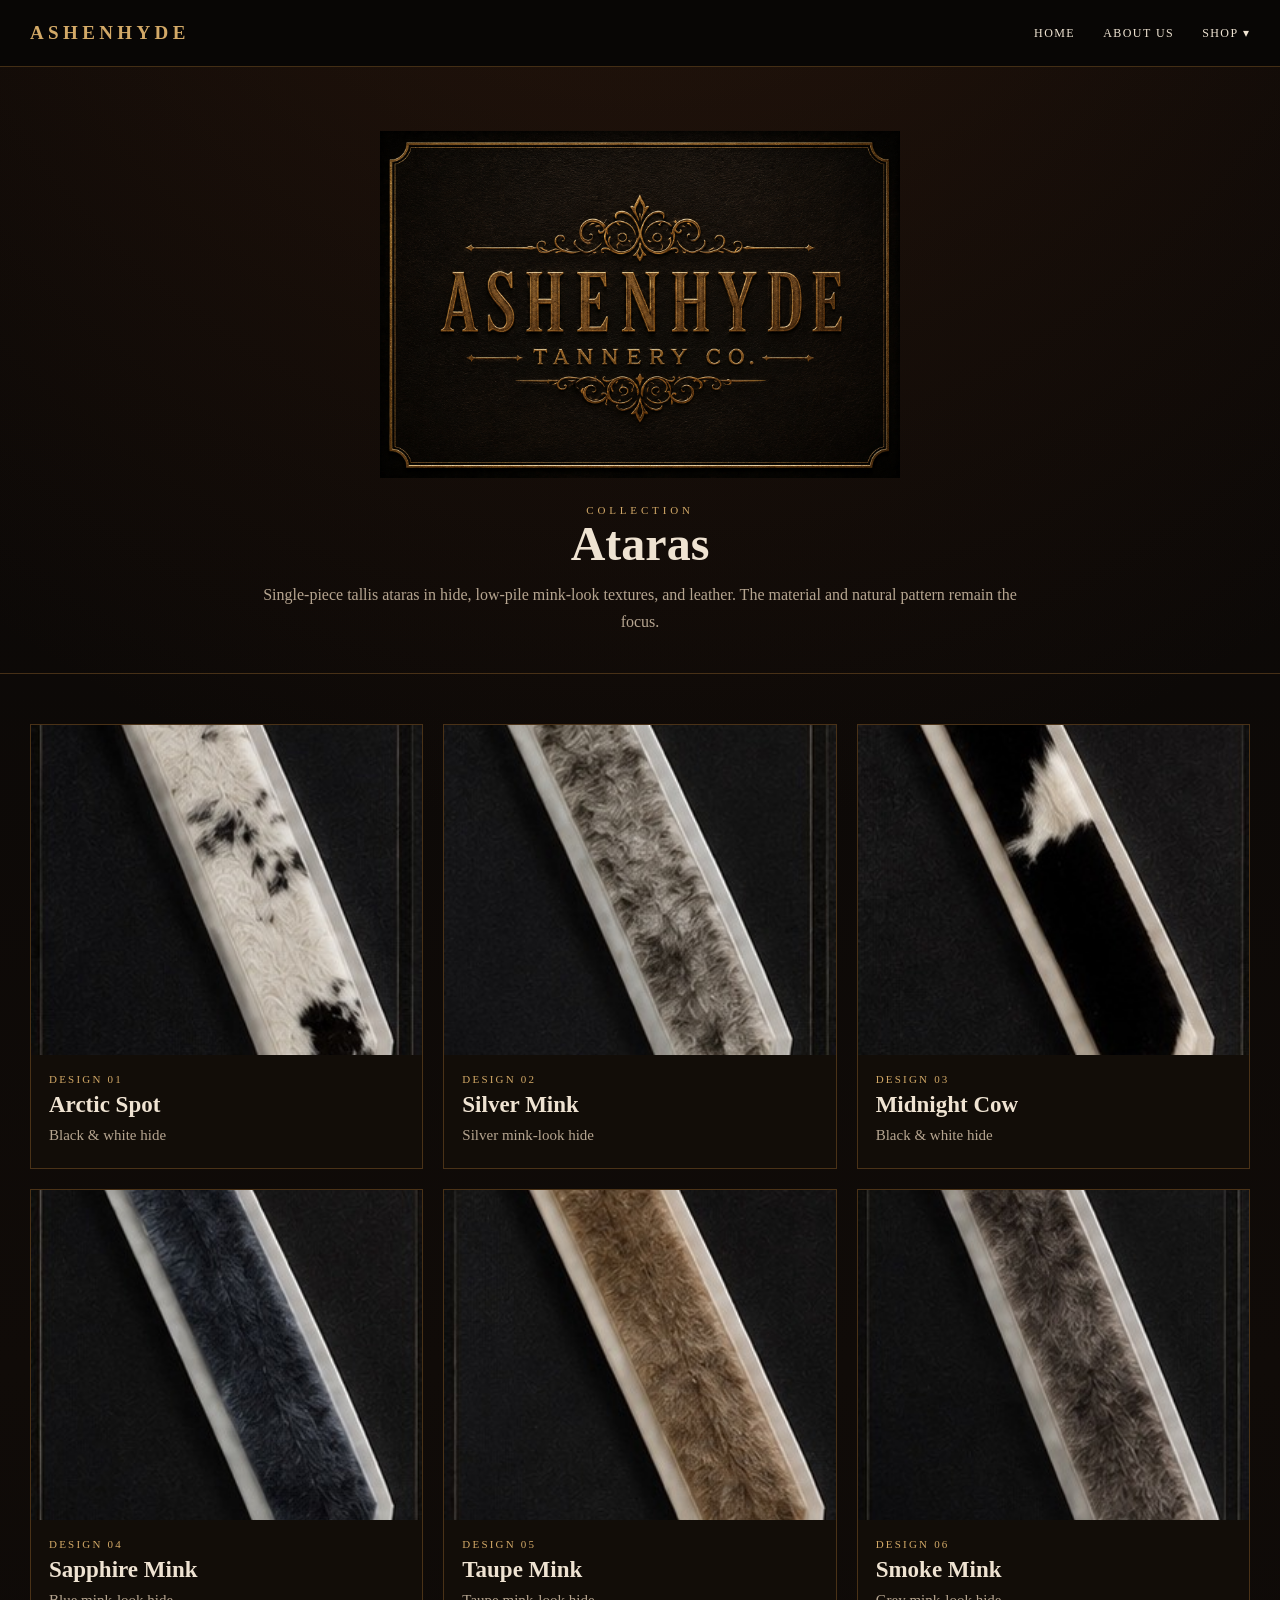
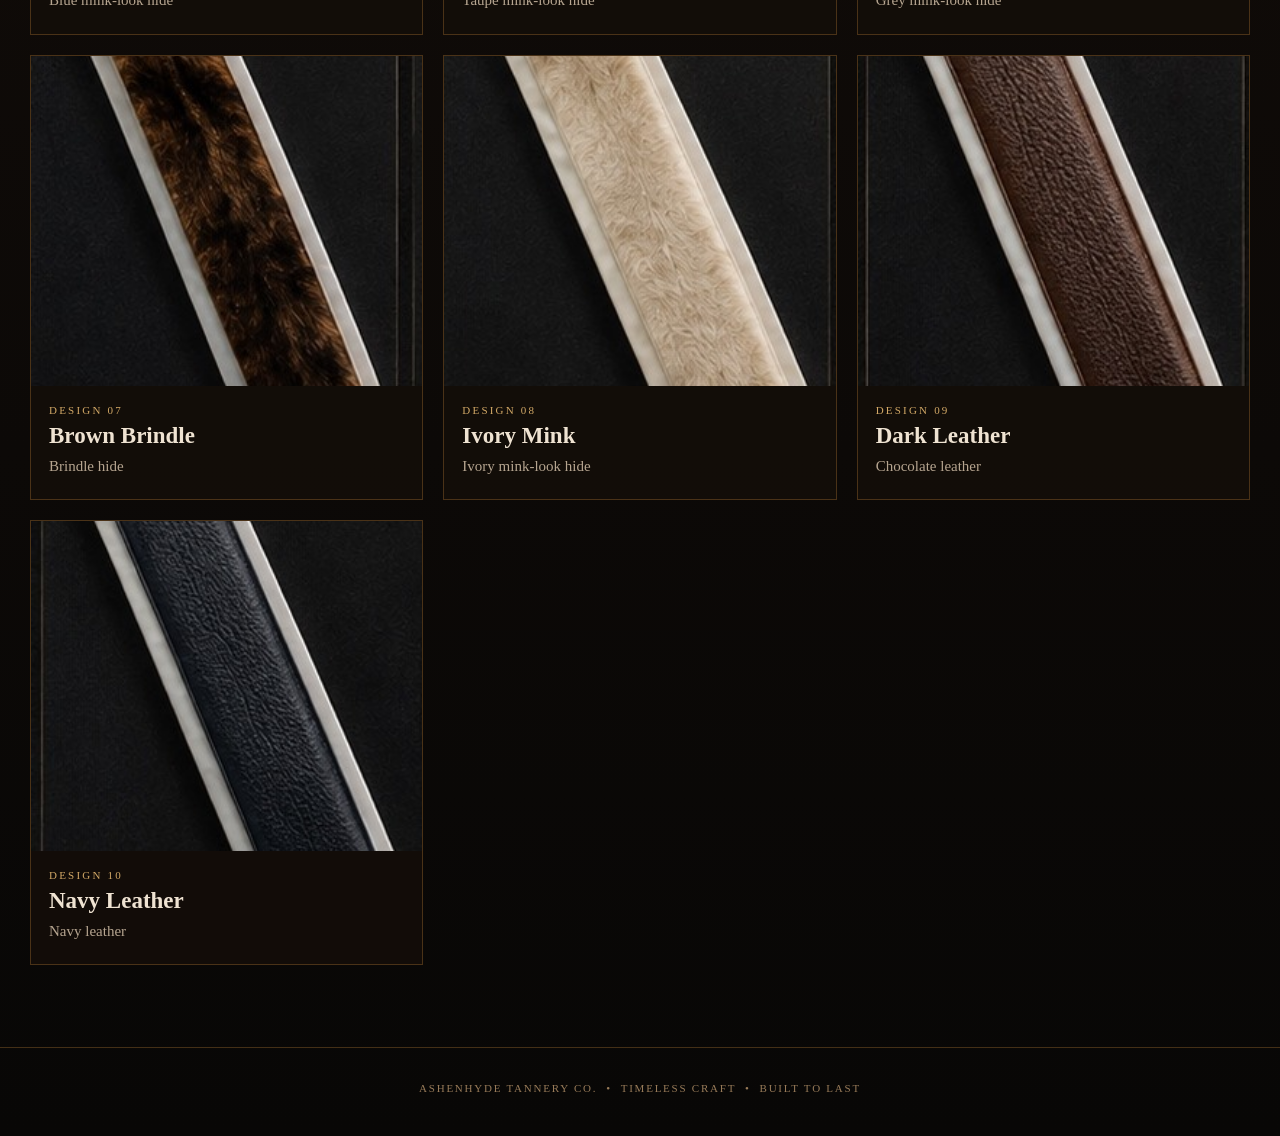
==== commit e5947a5b: "Add files via upload" ====
--- a/ataras.html
+++ b/ataras.html
@@ -35,5 +35,8 @@
 <div class="product-copy"><div class="num">Design 09</div><h3>Dark Leather</h3><p>Chocolate leather</p></div></article><article class="product" data-image="assets/products/ataras/10.jpg" data-title="Navy Leather" data-material="Navy leather" data-desc="Very dark navy leather that reads almost black from a distance with subtle blue character up close.">
 <img src="assets/products/ataras/10.jpg" alt="Navy Leather">
 <div class="product-copy"><div class="num">Design 10</div><h3>Navy Leather</h3><p>Navy leather</p></div></article></section></main>
-<div class="modal"><div class="modal-card"><img class="modal-image" src="" alt=""><div class="modal-info"><button class="close">×</button><div class="eyebrow modal-material"></div><h2 class="modal-title"></h2><div class="detail-rule"></div><p class="modal-desc"></p><div class="detail-list">Ashenhyde Tannery Co.<br>Concept collection • No online checkout</div></div></div></div>
+<div class="modal"><div class="modal-card">
+<div class="modal-media"><div class="modal-main-wrap"><img class="modal-image" src="" alt=""></div><div class="modal-thumbs"></div></div>
+<div class="modal-info"><button class="close">×</button><div class="eyebrow modal-material"></div><h2 class="modal-title"></h2><div class="detail-rule"></div><p class="modal-desc"></p><div class="detail-list">Ashenhyde Tannery Co.<br>Concept collection • No online checkout</div></div>
+</div></div>
 <footer><div class="shell">Ashenhyde Tannery Co. &nbsp;•&nbsp; Timeless craft &nbsp;•&nbsp; Built to last</div></footer><script src="site.js"></script></body></html>
--- a/styles.css
+++ b/styles.css
@@ -145,3 +145,19 @@
   .section h2,.about-copy h2{font-size:34px}.page-hero h1{font-size:38px}
   .modal-card{grid-template-columns:1fr;max-height:90vh;overflow:auto}.modal-card img{height:auto}
 }
+
+/* Gartel multi-view product gallery */
+.modal-media{background:#0b0806;display:flex;flex-direction:column;min-width:0}
+.modal-main-wrap{display:flex;align-items:center;justify-content:center;min-height:500px;background:#0a0705}
+.modal-card .modal-image{width:100%;height:560px;object-fit:contain;background:#0a0705}
+.modal-thumbs{display:grid;grid-template-columns:repeat(3,1fr);gap:8px;padding:10px;background:#0a0705;border-top:1px solid var(--line)}
+.modal-thumb{border:1px solid rgba(179,122,54,.25);background:#110b08;padding:0;cursor:pointer;overflow:hidden}
+.modal-thumb.active{border-color:var(--gold2)}
+.modal-thumb img{width:100%;height:92px;object-fit:cover}
+.view-label{display:block;padding:7px 5px;color:var(--muted);font-family:Georgia,"Times New Roman",serif;font-size:10px;letter-spacing:.12em;text-transform:uppercase}
+.product-view-note{margin-top:10px;color:#9d876d;font-size:12px;letter-spacing:.08em;text-transform:uppercase}
+@media(max-width:860px){
+ .modal-main-wrap{min-height:0}
+ .modal-card .modal-image{height:auto;max-height:55vh}
+ .modal-thumb img{height:70px}
+}
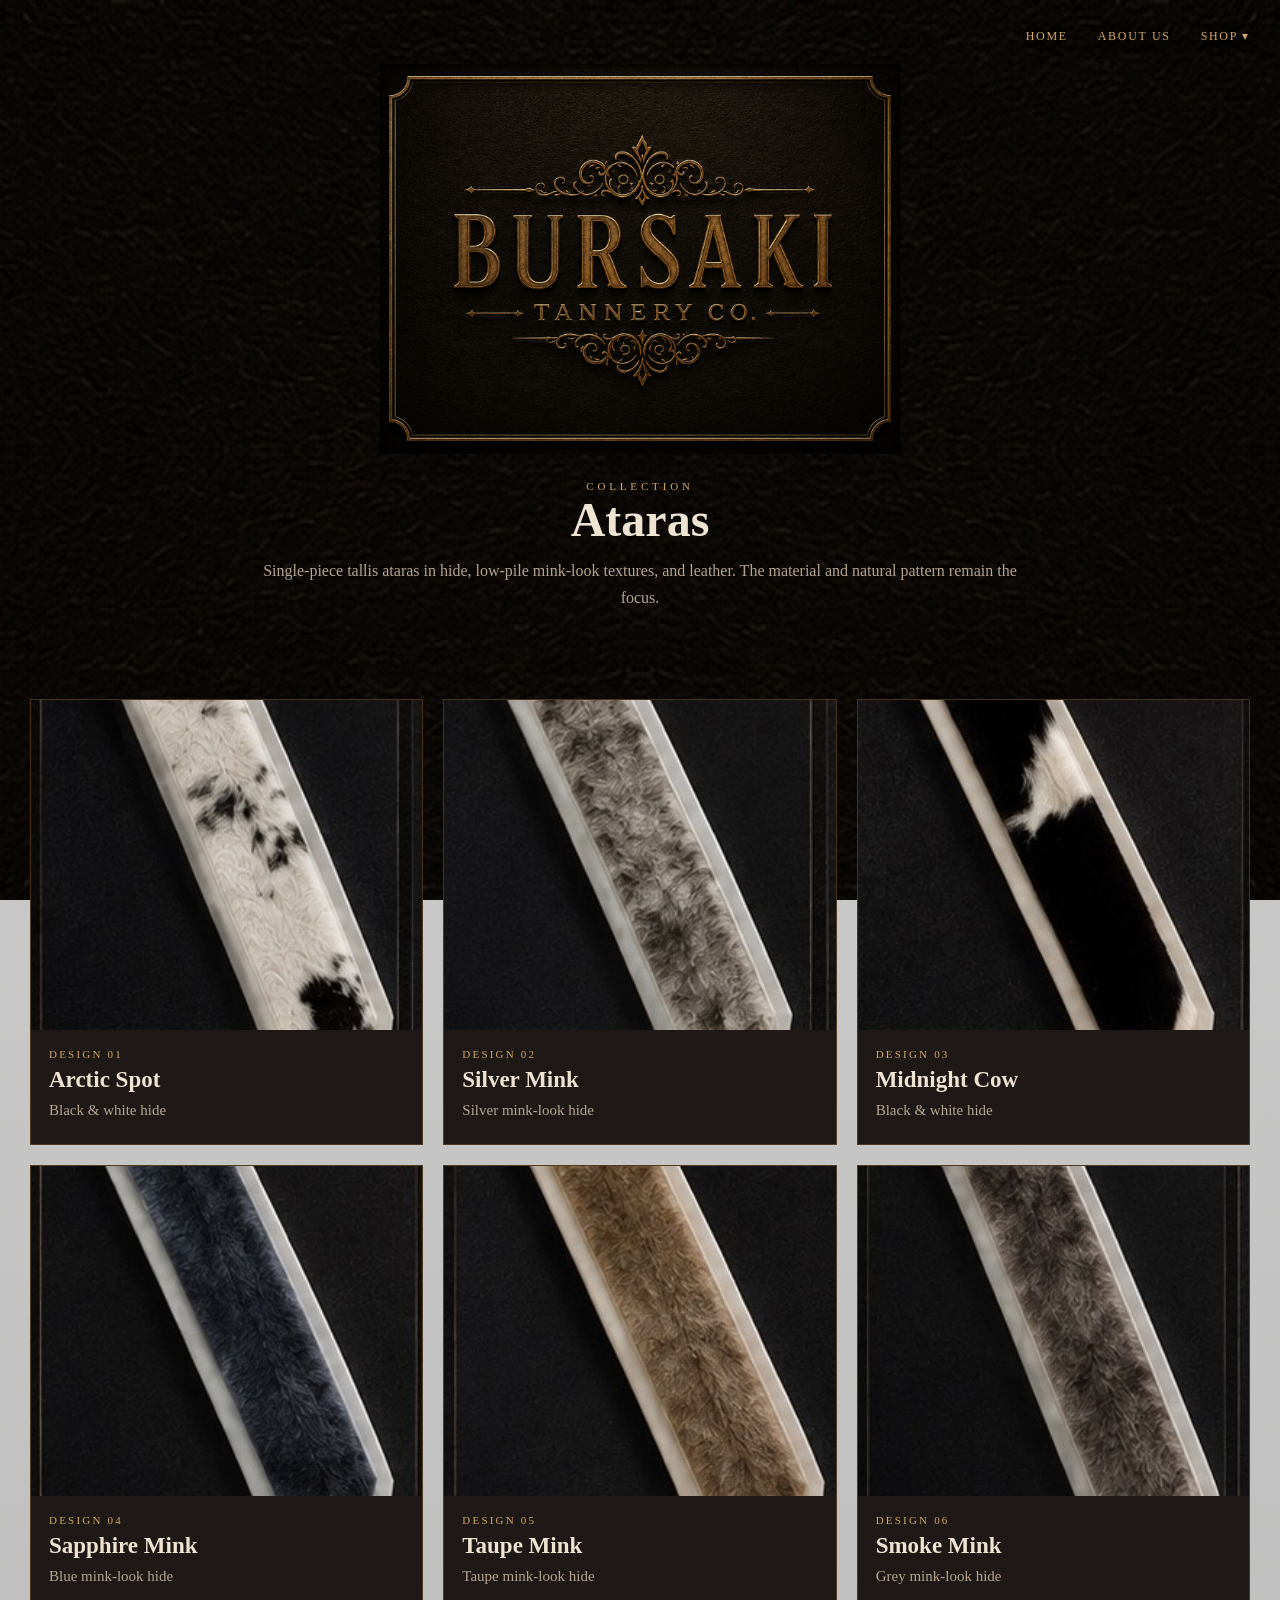
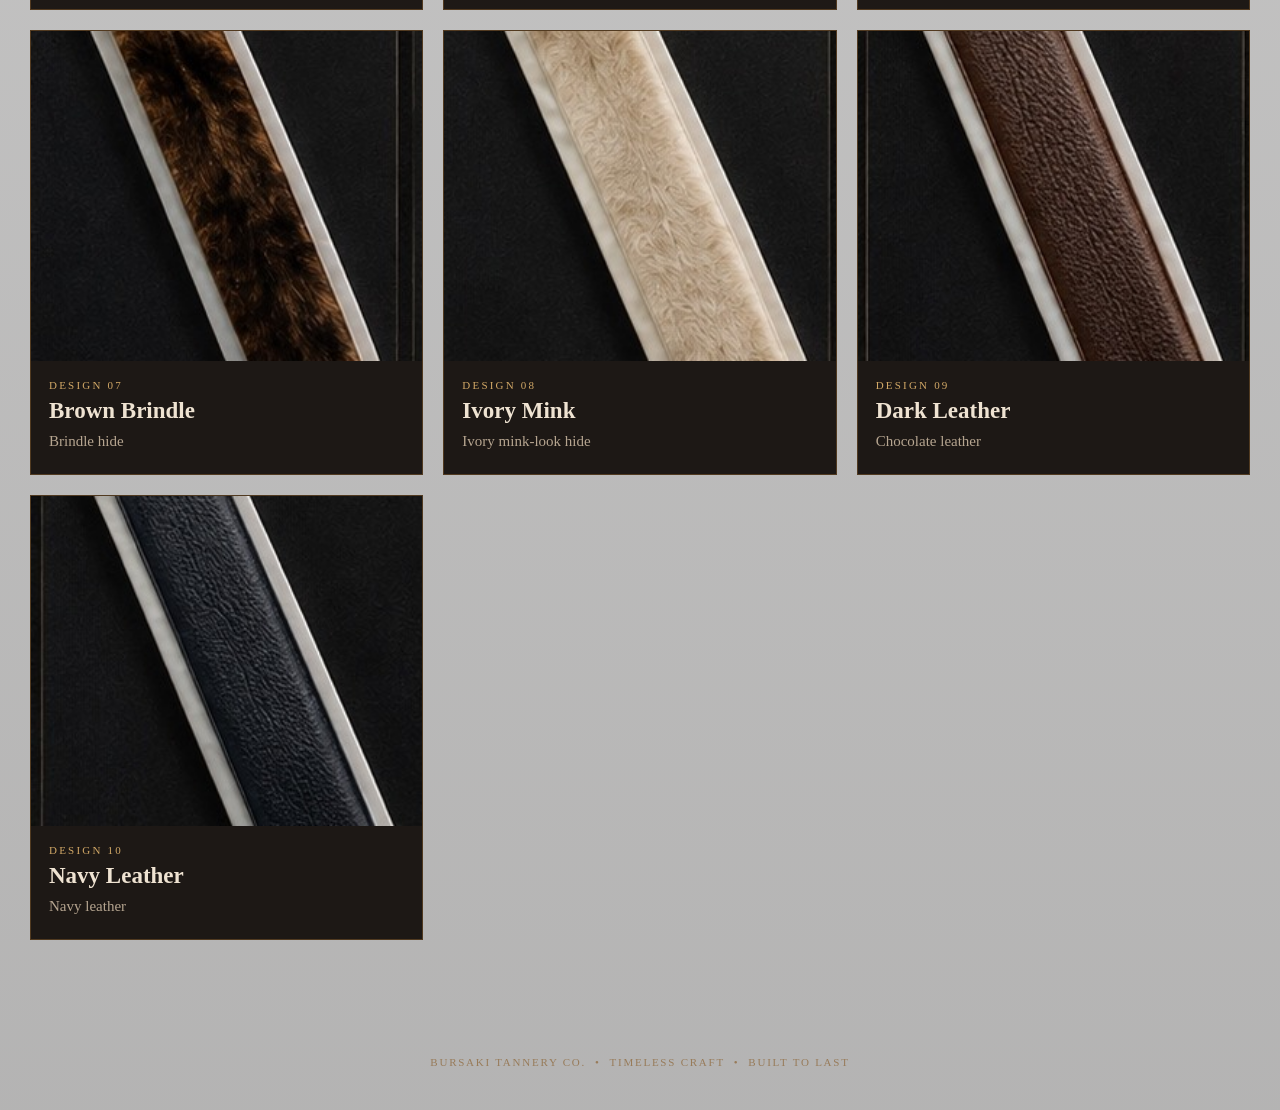
==== commit ef34633a: "Add files via upload" ====
--- a/ataras.html
+++ b/ataras.html
@@ -1,7 +1,7 @@
 <!doctype html><html><head><meta charset="utf-8"><meta name="viewport" content="width=device-width,initial-scale=1">
-<title>Ataras | Ashenhyde</title><link rel="stylesheet" href="styles.css"></head><body>
+<title>Ataras | Bursaki</title><link rel="stylesheet" href="styles.css"></head><body>
 <header class="topbar"><div class="shell nav">
-<a class="brand-mini" href="index.html">ASHENHYDE</a>
+<a class="brand-mini" href="index.html">BURSAKI</a>
 <nav class="nav-right">
 <a class="navlink" href="index.html">Home</a>
 <a class="navlink" href="index.html#about">About Us</a>
@@ -13,7 +13,7 @@
 <a href="challah-covers.html">Challah Covers</a>
 </div></div>
 </nav></div></header>
-<section class="page-hero"><div class="shell"><img class="logo-small" src="assets/logo.png" alt="Ashenhyde Tannery Co."><div class="eyebrow">Collection</div><h1>Ataras</h1><p>Single-piece tallis ataras in hide, low-pile mink-look textures, and leather. The material and natural pattern remain the focus.</p></div></section>
+<section class="page-hero"><div class="shell"><img class="logo-small" src="assets/logo.png" alt="Bursaki Tannery Co."><div class="eyebrow">Collection</div><h1>Ataras</h1><p>Single-piece tallis ataras in hide, low-pile mink-look textures, and leather. The material and natural pattern remain the focus.</p></div></section>
 <main class="shell"><section class="grid"><article class="product" data-image="assets/products/ataras/1.jpg" data-title="Arctic Spot" data-material="Black & white hide" data-desc="A natural ivory hide with irregular dark markings. The hide itself supplies the visual pattern.">
 <img src="assets/products/ataras/1.jpg" alt="Arctic Spot">
 <div class="product-copy"><div class="num">Design 01</div><h3>Arctic Spot</h3><p>Black & white hide</p></div></article><article class="product" data-image="assets/products/ataras/2.jpg" data-title="Silver Mink" data-material="Silver mink-look hide" data-desc="A cool grey, low-pile hide with subtle tonal movement and a restrained finish.">
@@ -37,6 +37,6 @@
 <div class="product-copy"><div class="num">Design 10</div><h3>Navy Leather</h3><p>Navy leather</p></div></article></section></main>
 <div class="modal"><div class="modal-card">
 <div class="modal-media"><div class="modal-main-wrap"><img class="modal-image" src="" alt=""></div><div class="modal-thumbs"></div></div>
-<div class="modal-info"><button class="close">×</button><div class="eyebrow modal-material"></div><h2 class="modal-title"></h2><div class="detail-rule"></div><p class="modal-desc"></p><div class="detail-list">Ashenhyde Tannery Co.<br>Concept collection • No online checkout</div></div>
+<div class="modal-info"><button class="close">×</button><div class="eyebrow modal-material"></div><h2 class="modal-title"></h2><div class="detail-rule"></div><p class="modal-desc"></p><div class="detail-list">Bursaki Tannery Co.<br>Concept collection • No online checkout</div></div>
 </div></div>
-<footer><div class="shell">Ashenhyde Tannery Co. &nbsp;•&nbsp; Timeless craft &nbsp;•&nbsp; Built to last</div></footer><script src="site.js"></script></body></html>+<footer><div class="shell">Bursaki Tannery Co. &nbsp;•&nbsp; Timeless craft &nbsp;•&nbsp; Built to last</div></footer><script src="site.js"></script></body></html>
--- a/styles.css
+++ b/styles.css
@@ -15,8 +15,8 @@
 body{
   margin:0;color:var(--cream);font-family:Georgia,"Times New Roman",serif;
   background:
-    radial-gradient(circle at 50% -10%,rgba(96,49,22,.34),transparent 36%),
-    linear-gradient(180deg,#090706,#100b08 50%,#080706);
+    linear-gradient(rgba(10,7,5,.18),rgba(7,5,4,.30)),
+    url("assets/leather-bg-uniform.jpg") center top / cover fixed no-repeat;
   min-height:100vh;
 }
 a{color:inherit;text-decoration:none}
@@ -25,21 +25,22 @@
 
 /* NAV */
 .topbar{
-  position:sticky;top:0;z-index:50;background:rgba(8,7,6,.95);
-  border-bottom:1px solid var(--line);backdrop-filter:blur(12px)
+  position:absolute;top:0;left:0;right:0;z-index:50;
+  background:transparent;border-bottom:0;backdrop-filter:none
 }
-.nav{height:66px;display:flex;align-items:center;justify-content:space-between}
-.brand-mini{font-size:19px;letter-spacing:.23em;color:var(--gold2);font-weight:bold}
-.nav-right{display:flex;align-items:center;gap:28px}
+.nav{height:72px;display:flex;align-items:center;justify-content:flex-end}
+.brand-mini{display:none}
+.nav-right{display:flex;align-items:center;gap:30px}
 .navlink,.dropbtn{
-  background:none;border:0;color:var(--cream);font:inherit;cursor:pointer;
-  text-transform:uppercase;letter-spacing:.12em;font-size:12px;padding:23px 0
+  background:none;border:0;color:var(--gold2);font:inherit;cursor:pointer;
+  text-transform:uppercase;letter-spacing:.14em;font-size:12px;padding:24px 0;
+  text-shadow:0 1px 12px rgba(0,0,0,.5)
 }
-.navlink:hover,.dropbtn:hover{color:var(--gold2)}
+.navlink:hover,.dropbtn:hover{color:#e7c58b}
 .dropdown{position:relative}
 .dropdown-menu{
-  position:absolute;right:0;top:57px;min-width:240px;background:#100b08;
-  border:1px solid var(--line);box-shadow:0 20px 55px rgba(0,0,0,.55);
+  position:absolute;right:0;top:58px;min-width:240px;background:#1a100b;
+  border:1px solid rgba(179,122,54,.48);box-shadow:0 20px 55px rgba(0,0,0,.55);
   opacity:0;visibility:hidden;transform:translateY(-8px);transition:.18s ease
 }
 .dropdown:hover .dropdown-menu,.dropdown:focus-within .dropdown-menu{
@@ -47,14 +48,14 @@
 }
 .dropdown-menu a{
   display:block;padding:16px 18px;border-bottom:1px solid rgba(179,122,54,.15);
-  font-size:13px;text-transform:uppercase;letter-spacing:.1em
+  font-size:13px;text-transform:uppercase;letter-spacing:.1em;color:var(--gold2)
 }
-.dropdown-menu a:hover{background:#1d120c;color:var(--gold2)}
+.dropdown-menu a:hover{background:#24160e;color:#f0cf95}
 
 /* HERO */
 .hero{
   min-height:76vh;display:flex;align-items:center;justify-content:center;
-  padding:64px 20px 52px;text-align:center
+  padding:92px 20px 52px;text-align:center
 }
 .hero-inner{width:min(1020px,100%)}
 .hero-logo{width:min(960px,98%);margin:0 auto;filter:drop-shadow(0 24px 48px rgba(0,0,0,.5))}
@@ -68,7 +69,7 @@
 
 /* SECTIONS */
 .section{padding:76px 0}
-.section.alt{background:rgba(0,0,0,.15);border-top:1px solid rgba(179,122,54,.12);border-bottom:1px solid rgba(179,122,54,.12)}
+.section.alt{background:transparent;border:0}
 .section-head{text-align:center;margin-bottom:38px}
 .eyebrow{color:var(--gold2);font-size:11px;letter-spacing:.35em;text-transform:uppercase}
 h1,h2,h3{font-weight:600}
@@ -94,7 +95,7 @@
 /* COLLECTIONS */
 .collections{display:grid;grid-template-columns:repeat(3,1fr);gap:24px}
 .collection-card{
-  border:1px solid var(--line);background:linear-gradient(180deg,#140d09,#0d0907);
+  border:1px solid var(--line);background:linear-gradient(180deg,rgba(20,13,9,.92),rgba(13,9,7,.94));
   overflow:hidden;transition:.2s ease
 }
 .collection-card:hover{transform:translateY(-5px);border-color:rgba(211,169,103,.72)}
@@ -113,7 +114,7 @@
 /* PRODUCTS */
 .grid{display:grid;grid-template-columns:repeat(3,1fr);gap:20px;padding:50px 0 82px}
 .product{
-  cursor:pointer;background:var(--panel);border:1px solid var(--line);overflow:hidden;transition:.2s ease
+  cursor:pointer;background:rgba(18,12,9,.93);border:1px solid var(--line);overflow:hidden;transition:.2s ease
 }
 .product:hover{transform:translateY(-4px);border-color:rgba(211,169,103,.72)}
 .product img{width:100%;height:330px;object-fit:cover}
@@ -161,3 +162,24 @@
  .modal-card .modal-image{height:auto;max-height:55vh}
  .modal-thumb img{height:70px}
 }
+
+/* Continuous homepage flow */
+.hero + .section,
+.section + .section{
+  border-top:0 !important;
+}
+#about,
+#collections{
+  box-shadow:none !important;
+}
+
+/* Single continuous hide surface */
+.hero,.section,#about,#collections,.page-hero,main,footer{background:transparent}
+
+/* Uniform continuous leather surface across all sections */
+.hero,.section,.section.alt,#about,#collections,.page-hero,main,footer{
+  background:transparent !important;
+  border-top:0 !important;
+  border-bottom:0 !important;
+  box-shadow:none !important;
+}
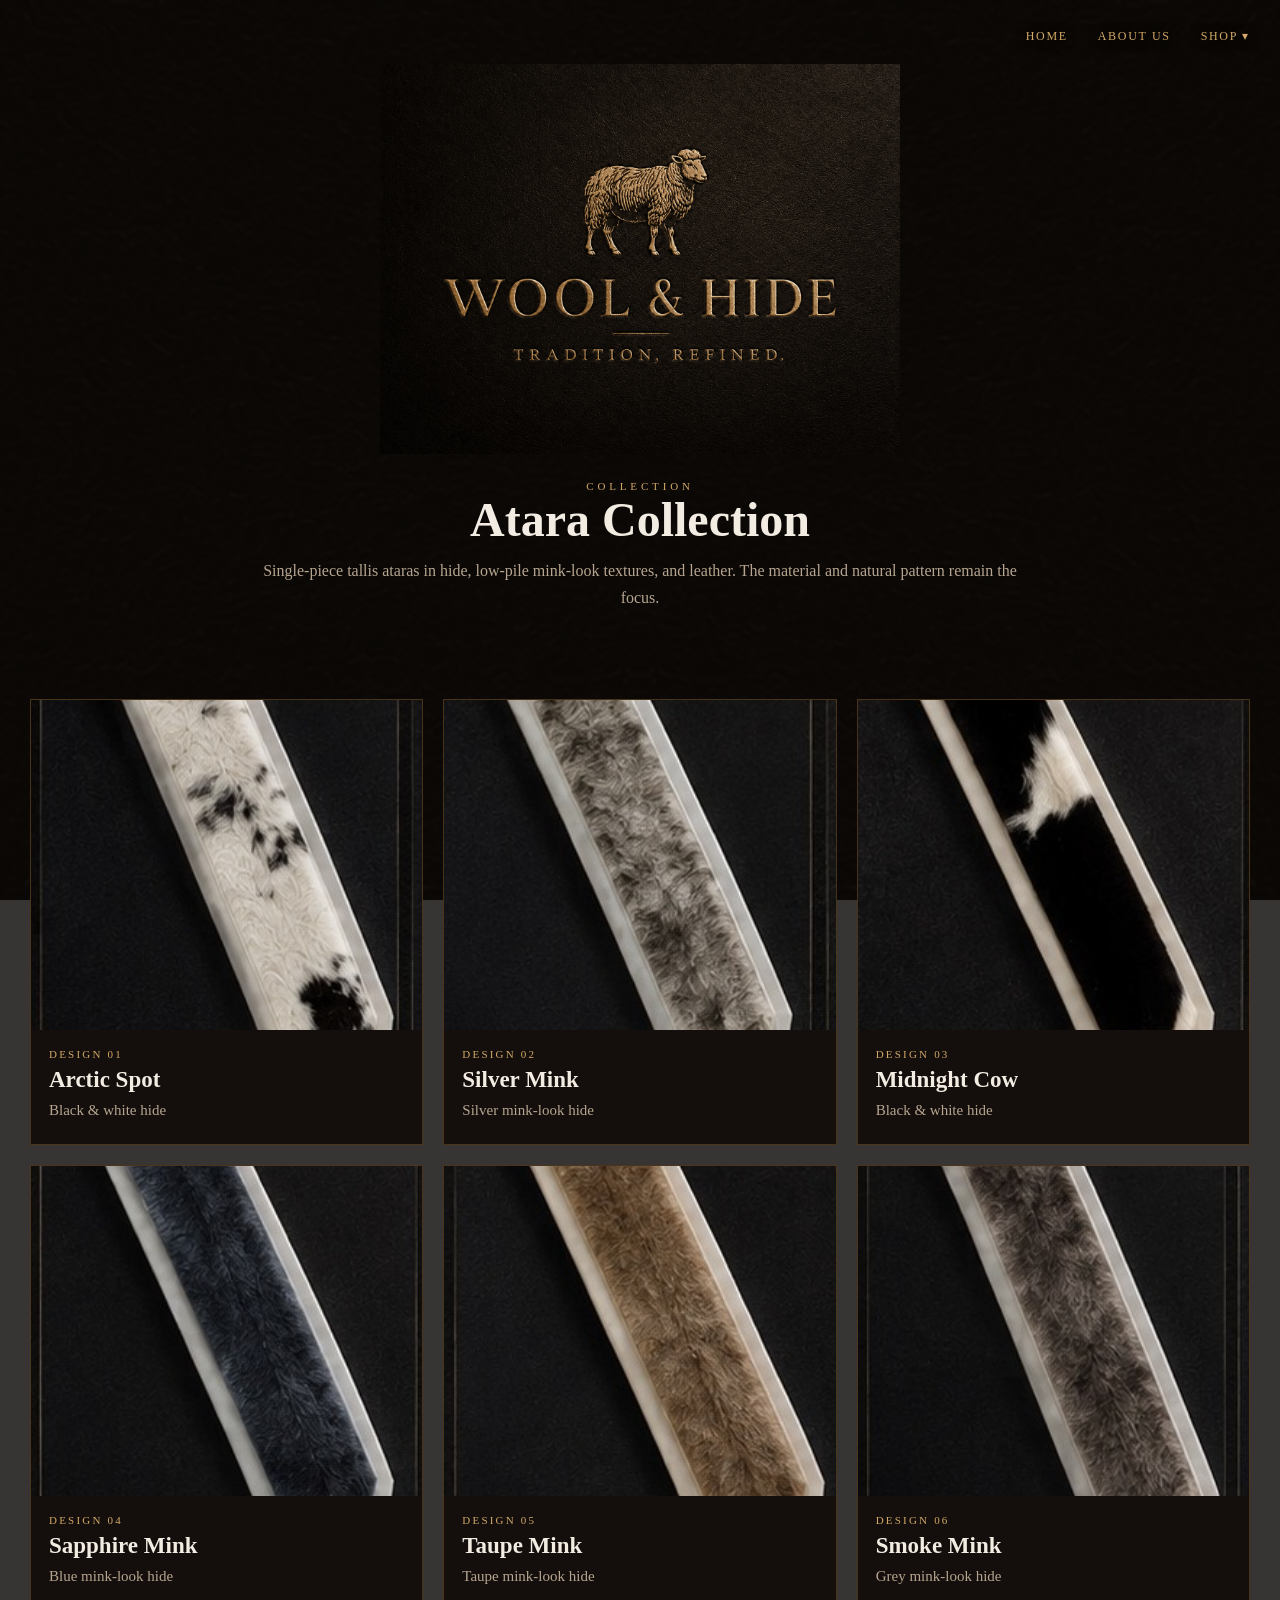
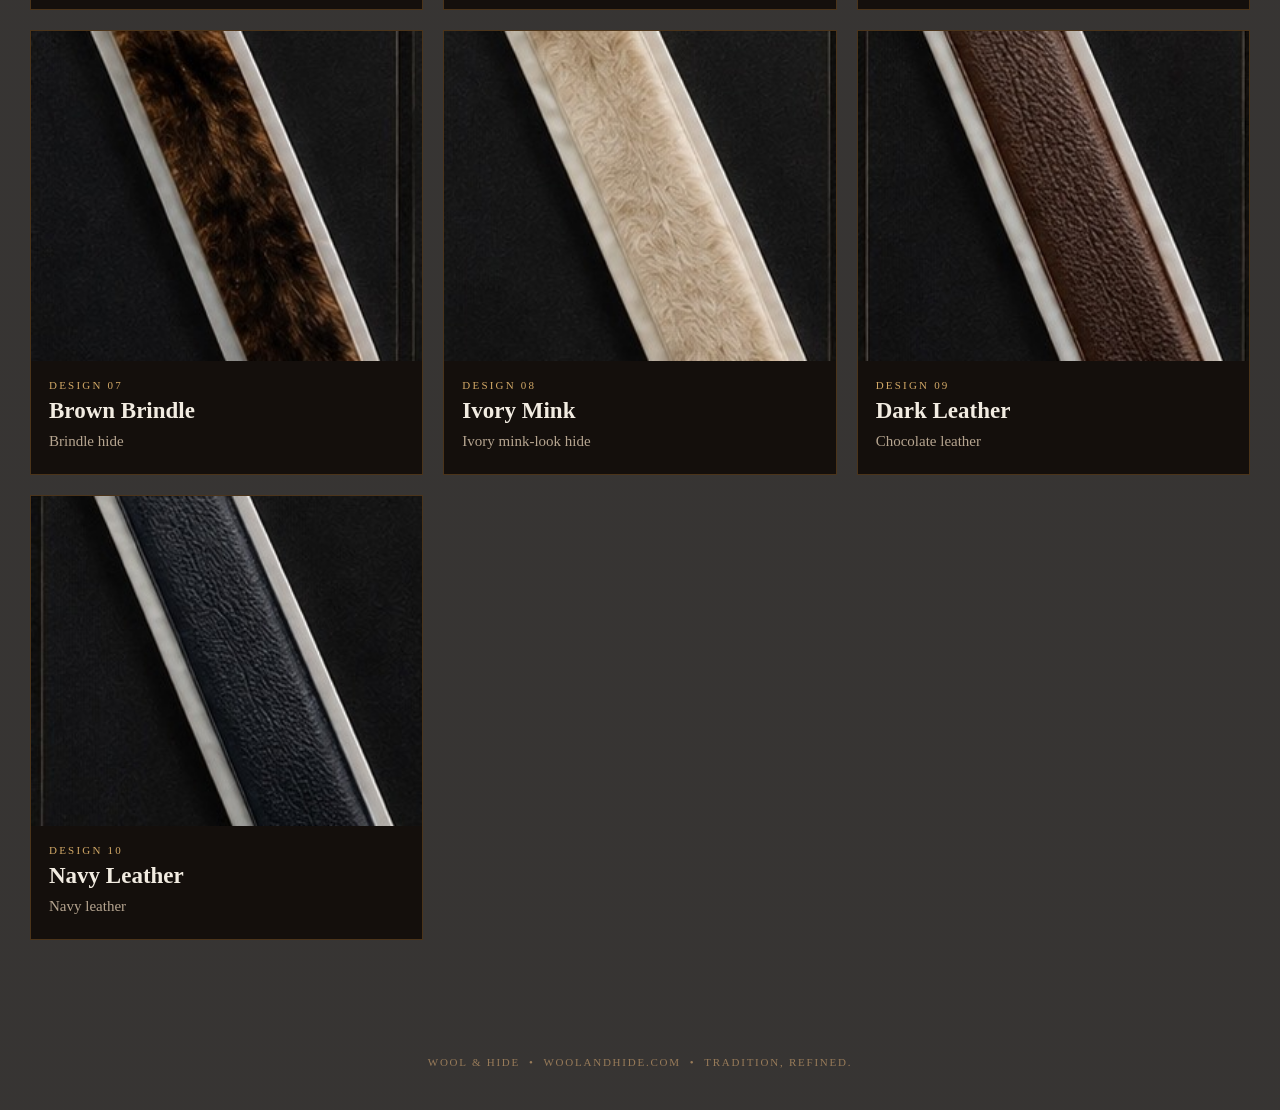
==== commit 67bd7646: "Add files via upload" ====
--- a/ataras.html
+++ b/ataras.html
@@ -1,19 +1,19 @@
 <!doctype html><html><head><meta charset="utf-8"><meta name="viewport" content="width=device-width,initial-scale=1">
-<title>Ataras | Bursaki</title><link rel="stylesheet" href="styles.css"></head><body>
+<title>Atara Collection | Wool & Hide</title><link rel="stylesheet" href="styles.css"></head><body>
 <header class="topbar"><div class="shell nav">
-<a class="brand-mini" href="index.html">BURSAKI</a>
+<a class="brand-mini" href="index.html">WOOL & HIDE</a>
 <nav class="nav-right">
 <a class="navlink" href="index.html">Home</a>
 <a class="navlink" href="index.html#about">About Us</a>
 <div class="dropdown">
 <button class="dropbtn">Shop ▾</button>
 <div class="dropdown-menu">
-<a href="gartels.html">Gartels</a>
-<a href="ataras.html">Ataras</a>
-<a href="challah-covers.html">Challah Covers</a>
+<a href="tallis.html">Tallis Collection</a>
+<a href="ataras.html">Atara Collection</a>
+<a href="gartels.html">Gartel Collection</a>
 </div></div>
 </nav></div></header>
-<section class="page-hero"><div class="shell"><img class="logo-small" src="assets/logo.png" alt="Bursaki Tannery Co."><div class="eyebrow">Collection</div><h1>Ataras</h1><p>Single-piece tallis ataras in hide, low-pile mink-look textures, and leather. The material and natural pattern remain the focus.</p></div></section>
+<section class="page-hero"><div class="shell"><img class="logo-small" src="assets/logo.png" alt="Wool & Hide"><div class="eyebrow">Collection</div><h1>Atara Collection</h1><p>Single-piece tallis ataras in hide, low-pile mink-look textures, and leather. The material and natural pattern remain the focus.</p></div></section>
 <main class="shell"><section class="grid"><article class="product" data-image="assets/products/ataras/1.jpg" data-title="Arctic Spot" data-material="Black & white hide" data-desc="A natural ivory hide with irregular dark markings. The hide itself supplies the visual pattern.">
 <img src="assets/products/ataras/1.jpg" alt="Arctic Spot">
 <div class="product-copy"><div class="num">Design 01</div><h3>Arctic Spot</h3><p>Black & white hide</p></div></article><article class="product" data-image="assets/products/ataras/2.jpg" data-title="Silver Mink" data-material="Silver mink-look hide" data-desc="A cool grey, low-pile hide with subtle tonal movement and a restrained finish.">
@@ -37,6 +37,6 @@
 <div class="product-copy"><div class="num">Design 10</div><h3>Navy Leather</h3><p>Navy leather</p></div></article></section></main>
 <div class="modal"><div class="modal-card">
 <div class="modal-media"><div class="modal-main-wrap"><img class="modal-image" src="" alt=""></div><div class="modal-thumbs"></div></div>
-<div class="modal-info"><button class="close">×</button><div class="eyebrow modal-material"></div><h2 class="modal-title"></h2><div class="detail-rule"></div><p class="modal-desc"></p><div class="detail-list">Bursaki Tannery Co.<br>Concept collection • No online checkout</div></div>
+<div class="modal-info"><button class="close">×</button><div class="eyebrow modal-material"></div><h2 class="modal-title"></h2><div class="detail-rule"></div><p class="modal-desc"></p><div class="detail-list">Wool & Hide<br>Concept collection • No online checkout</div></div>
 </div></div>
-<footer><div class="shell">Bursaki Tannery Co. &nbsp;•&nbsp; Timeless craft &nbsp;•&nbsp; Built to last</div></footer><script src="site.js"></script></body></html>+<footer><div class="shell">Wool &amp; Hide &nbsp;•&nbsp; woolandhide.com &nbsp;•&nbsp; Tradition, Refined.</div></footer><script src="site.js"></script></body></html>
--- a/styles.css
+++ b/styles.css
@@ -77,19 +77,14 @@
 .section-head p{max-width:740px;margin:0 auto;color:var(--muted);font-size:17px;line-height:1.7}
 
 /* ABOUT */
-.about-grid{display:grid;grid-template-columns:1.05fr .95fr;gap:44px;align-items:center}
+.about-grid{display:block}
+.about-single{max-width:960px}
+.about-copy{max-width:920px;margin:0 auto}
 .about-copy h2{font-size:44px;margin:8px 0 16px}
-.about-copy p{color:#c6b6a2;line-height:1.8;font-size:17px}
-.about-panel{
-  min-height:380px;border:1px solid var(--line);padding:28px;display:flex;align-items:flex-end;
-  background:
-    linear-gradient(180deg,rgba(0,0,0,.05),rgba(0,0,0,.65)),
-    url('assets/products/challah/3.jpg') center/cover no-repeat;
-  box-shadow:inset 0 0 0 8px rgba(0,0,0,.12)
-}
-.about-quote{
-  background:rgba(10,7,5,.83);border:1px solid var(--line);padding:24px;
-  color:var(--cream);font-size:22px;line-height:1.5
+.about-copy p{color:#c6b6a2;line-height:1.8;font-size:17px;margin:0 0 18px}
+.about-signoff{
+  margin-top:18px;color:var(--gold2);font-size:22px;line-height:1.6;
+  max-width:820px
 }
 
 /* COLLECTIONS */
@@ -183,3 +178,271 @@
   border-bottom:0 !important;
   box-shadow:none !important;
 }
+
+
+/* Added for 4 home collection cards including Lulav & Esrog Sets */
+@media(min-width:861px) and (max-width:1200px){
+  .collections{grid-template-columns:repeat(2,1fr)}
+}
+@media(min-width:1201px){
+  .collections{grid-template-columns:repeat(4,1fr)}
+}
+
+/* Homepage hierarchy: collections first and more prominent */
+#collections{
+  padding-top:42px;
+  padding-bottom:84px;
+}
+#collections .section-head{
+  margin-bottom:30px;
+}
+#collections .section-head h2{
+  font-size:50px;
+}
+#collections .collection-card{
+  box-shadow:0 18px 45px rgba(0,0,0,.24);
+}
+#about{
+  padding-top:68px;
+}
+
+/* Five collection cards on larger screens */
+@media(min-width:1201px){
+  .collections{grid-template-columns:repeat(5,1fr);gap:18px}
+  .collection-card img{height:285px}
+  .collection-body{padding:19px}
+  .collection-body h3{font-size:24px}
+  .collection-body p{font-size:14px}
+}
+
+/* Homepage: let the products take over immediately after the logo */
+body.homepage .hero{min-height:auto}
+
+/* v21 homepage hierarchy */
+.hero{
+  min-height:auto;
+  padding:88px 20px 28px;
+}
+#collections{
+  padding-top:18px !important;
+  padding-bottom:74px;
+}
+#collections .collections{
+  margin-top:0;
+}
+@media(min-width:1201px){
+  #collections .collections{
+    grid-template-columns:repeat(5,1fr);
+    gap:18px;
+  }
+  #collections .collection-card img{
+    height:285px;
+  }
+  #collections .collection-body{
+    padding:19px;
+  }
+  #collections .collection-body h3{
+    font-size:23px;
+  }
+}
+@media(min-width:861px) and (max-width:1200px){
+  #collections .collections{grid-template-columns:repeat(3,1fr)}
+}
+
+
+/* v22 small collections heading */
+.collections-head{
+  margin-bottom:18px;
+  text-align:center;
+}
+.collections-head .eyebrow{
+  font-size:18px;
+  letter-spacing:.18em;
+}
+
+/* v27 Tallis Collection */
+@media(min-width:1201px){
+  #collections .collections{
+    grid-template-columns:repeat(3,1fr);
+    gap:22px;
+  }
+}
+.tallis-grid .product img{
+  object-fit:cover;
+  object-position:center top;
+}
+
+/* Wool & Hide launch theme */
+:root{
+  --gold:#c9a46a;
+  --cream:#f2ece2;
+  --espresso:#120d09;
+}
+body{
+  background:
+    linear-gradient(rgba(11,8,6,.82),rgba(11,8,6,.82)),
+    url('assets/leather-bg-uniform.jpg') center/cover fixed;
+}
+.hero-kicker{
+  letter-spacing:.34em;
+  text-transform:uppercase;
+}
+#collections .collections{
+  grid-template-columns:repeat(3,minmax(0,1fr)) !important;
+  gap:28px !important;
+}
+.collection-card{
+  border:1px solid rgba(201,164,106,.18);
+  background:rgba(16,11,8,.82);
+}
+.collection-body h3{
+  letter-spacing:.04em;
+}
+@media(max-width:900px){
+  #collections .collections{grid-template-columns:1fr !important;}
+}
+
+
+/* v2 homepage refinement */
+.hero{
+  min-height: 52vh;
+  padding: 78px 20px 20px;
+}
+.hero-inner{
+  width:min(920px,100%);
+}
+.hero-logo{
+  width:min(760px,88%);
+  margin:0 auto;
+}
+#collections{
+  padding-top: 34px;
+}
+.about-panel.simple-panel{
+  min-height: 260px;
+  background:
+    linear-gradient(180deg,rgba(17,12,9,.90),rgba(10,7,5,.95)),
+    url('assets/leather-bg-uniform.jpg') center/cover no-repeat;
+  box-shadow: inset 0 0 0 1px rgba(179,122,54,.20);
+}
+.about-panel.simple-panel .about-quote{
+  width:100%;
+  background: rgba(12,8,6,.72);
+  text-align:center;
+  font-size: 20px;
+}
+@media(max-width: 900px){
+  .hero{
+    min-height: 42vh;
+    padding: 72px 18px 14px;
+  }
+  .hero-logo{
+    width:min(640px,94%);
+  }
+}
+
+/* v5 refined brand statement */
+.about-single{
+  max-width:980px;
+}
+.about-copy{
+  max-width:780px;
+  margin:0 auto;
+}
+.about-copy h2{
+  font-size:52px;
+  line-height:1.08;
+  margin:14px 0 24px;
+}
+.about-copy p{
+  font-size:18px;
+  line-height:1.85;
+  color:#c9baa6;
+}
+.about-signoff{
+  margin-top:26px !important;
+  color:var(--gold2) !important;
+  font-size:21px !important;
+  letter-spacing:.02em;
+}
+@media(max-width:800px){
+  .about-copy h2{font-size:38px}
+  .about-copy p{font-size:17px}
+}
+
+/* v6 Wool & Hide homepage hero refinement */
+.hero{
+  min-height:auto !important;
+  padding:82px 20px 34px !important;
+  align-items:flex-start !important;
+}
+.hero-inner{
+  width:min(980px,100%) !important;
+}
+.hero-logo{
+  width:min(620px,82%) !important;
+  margin:0 auto 34px !important;
+  filter:drop-shadow(0 18px 38px rgba(0,0,0,.45));
+}
+.hero-statement{
+  max-width:800px;
+  margin:0 auto;
+  text-align:center;
+  padding:8px 20px 10px;
+}
+.hero-statement .eyebrow{
+  margin-bottom:16px;
+}
+.hero-statement h1{
+  margin:0 auto 22px;
+  color:var(--cream);
+  font-size:52px;
+  line-height:1.08;
+  font-weight:600;
+}
+.hero-statement p{
+  max-width:760px;
+  margin:0 auto;
+  color:#c9baa6;
+  font-size:18px;
+  line-height:1.8;
+}
+.hero-signoff{
+  margin-top:22px;
+  color:var(--gold2);
+  font-size:21px;
+  font-style:italic;
+  letter-spacing:.02em;
+}
+#collections{
+  padding-top:44px !important;
+}
+
+@media(max-width:800px){
+  .hero{
+    padding:68px 16px 22px !important;
+  }
+  .hero-logo{
+    width:min(520px,88%) !important;
+    margin-bottom:24px !important;
+  }
+  .hero-statement{
+    padding:4px 8px 4px;
+  }
+  .hero-statement h1{
+    font-size:36px;
+    line-height:1.12;
+    margin-bottom:18px;
+  }
+  .hero-statement p{
+    font-size:16px;
+    line-height:1.7;
+  }
+  .hero-signoff{
+    font-size:18px;
+    margin-top:18px;
+  }
+  #collections{
+    padding-top:32px !important;
+  }
+}
